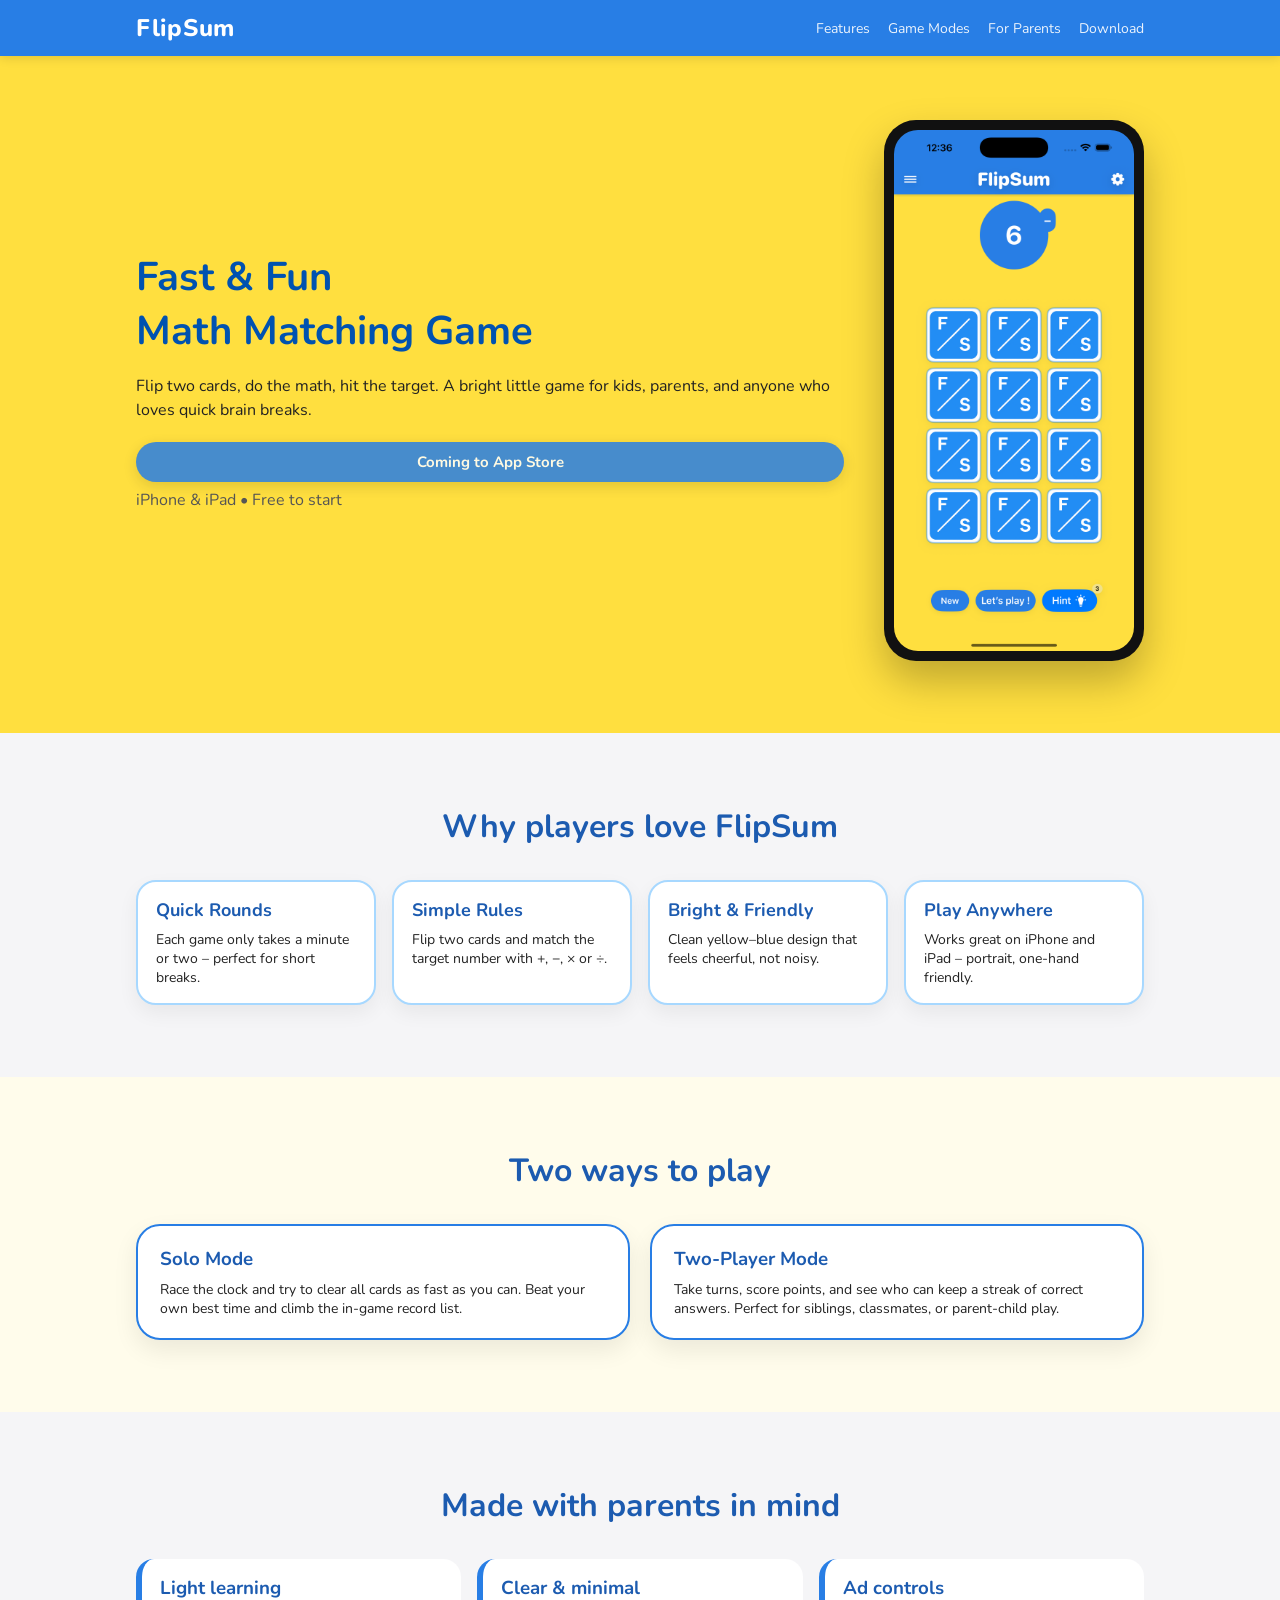
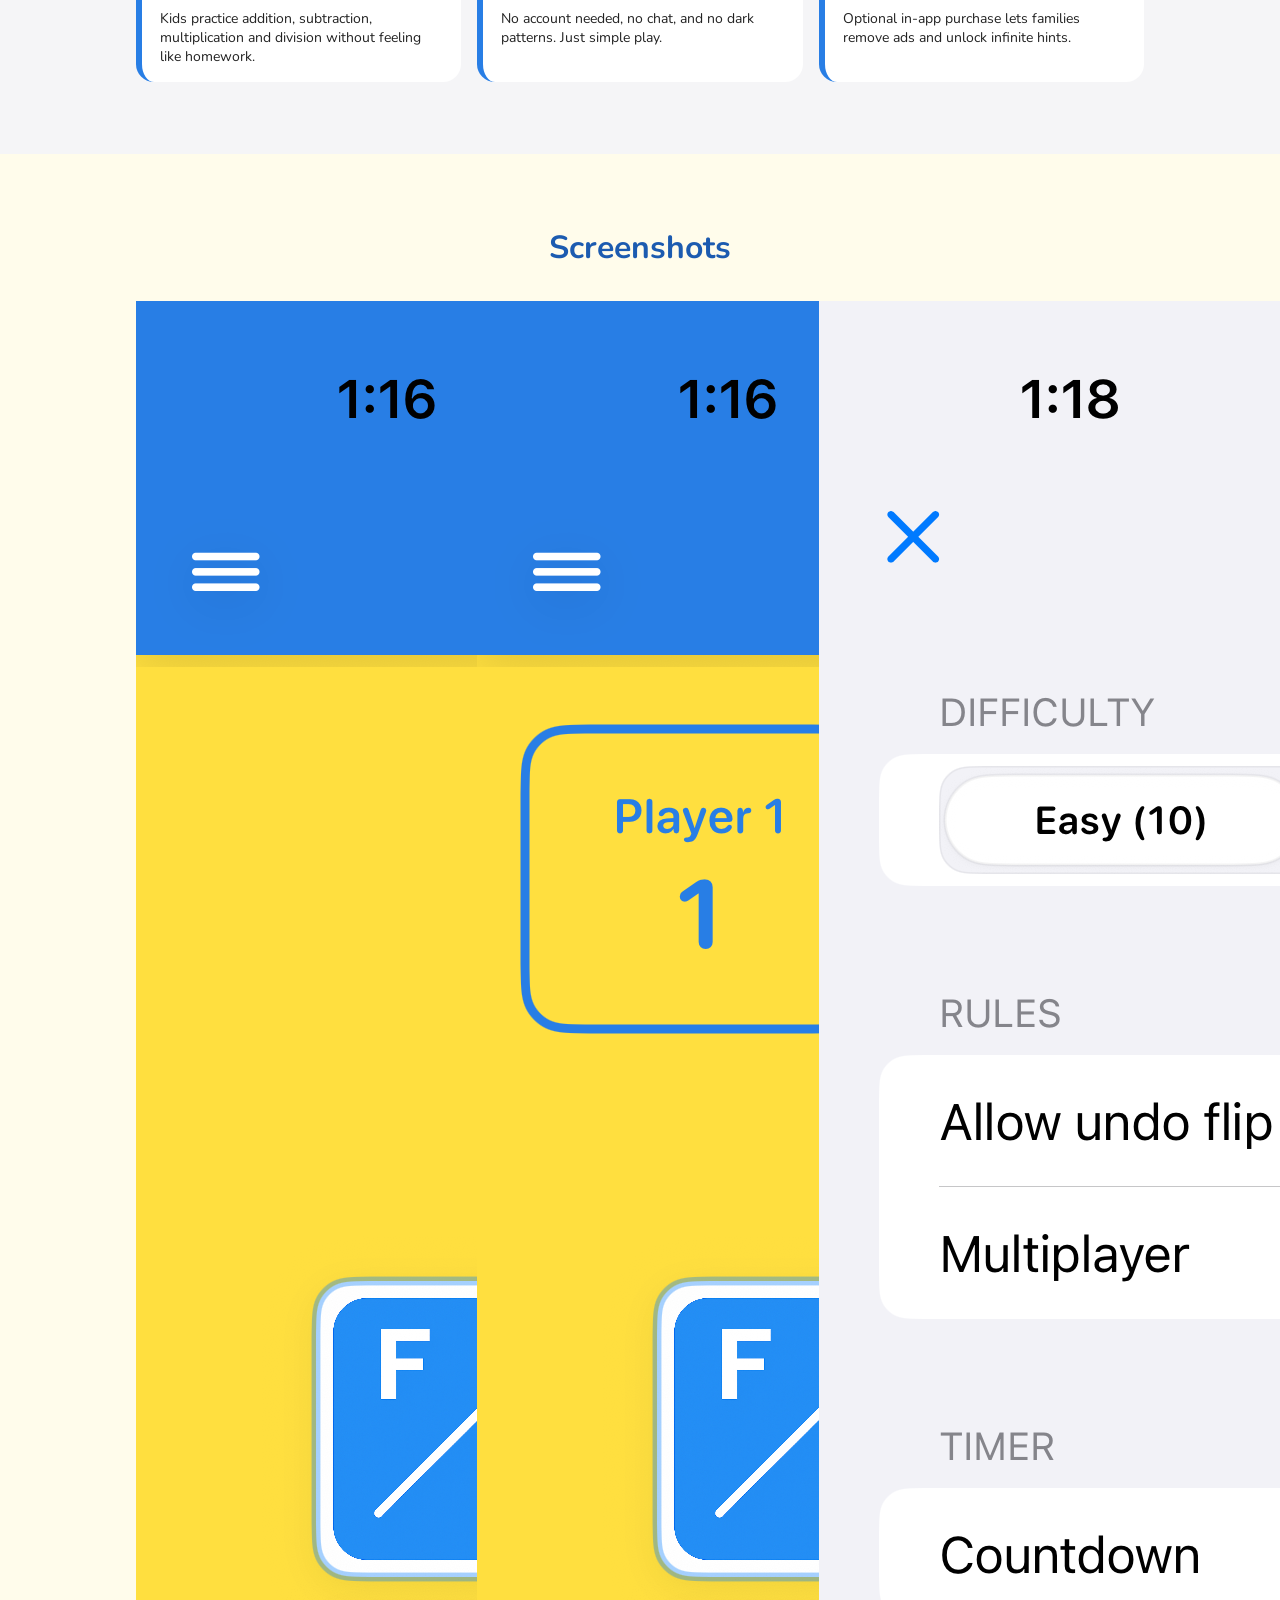
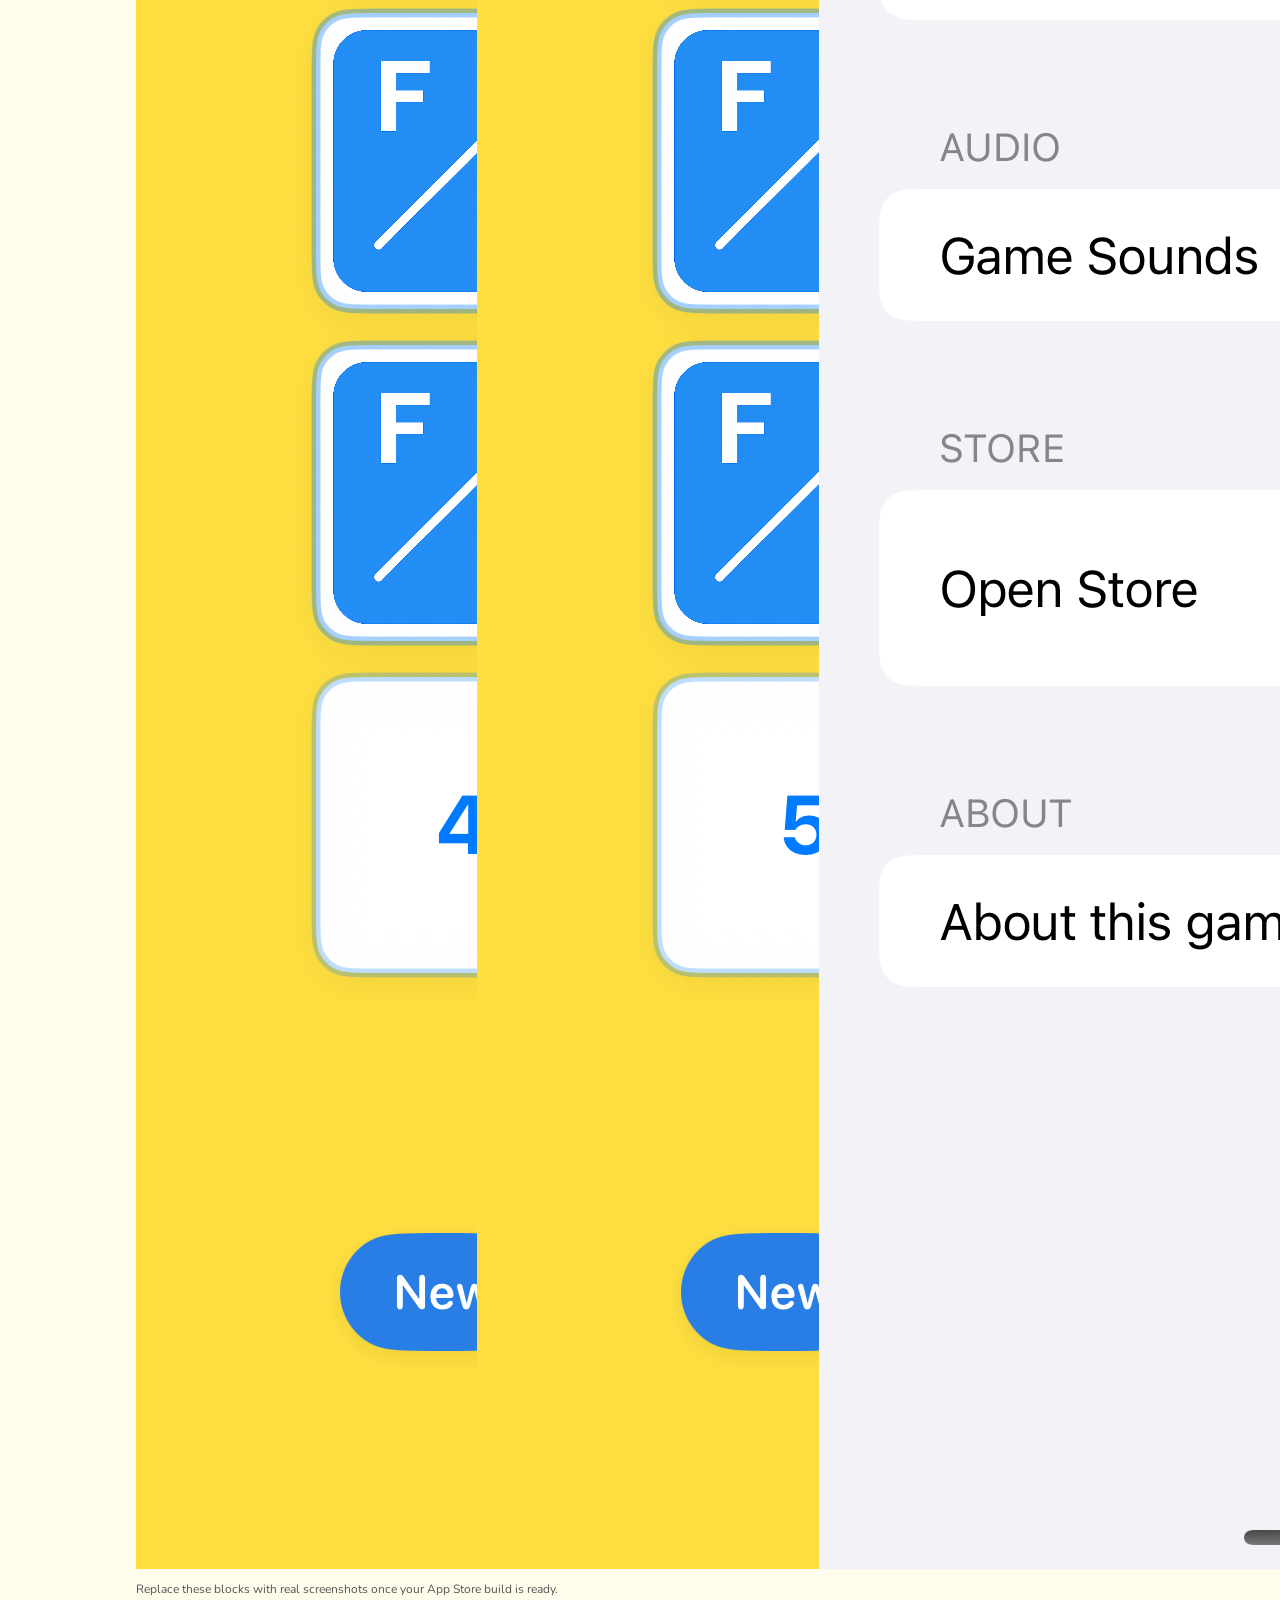
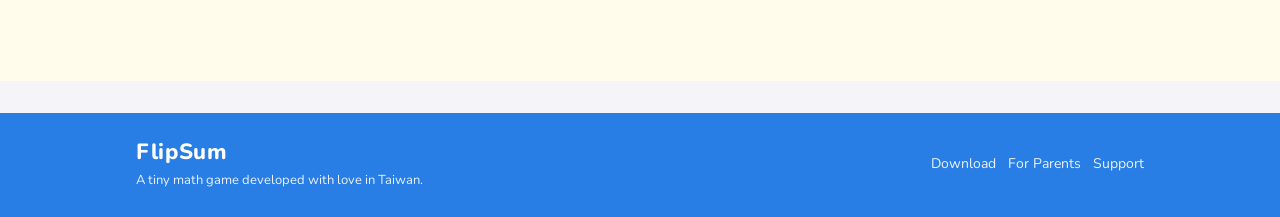
==== index.html @ 2ca4ac58 "Update index.html" ====
<!DOCTYPE html>
<html lang="en">
<head>
  <meta charset="UTF-8" />
  <title>FlipSum – Fast & Fun Math Game</title>
  <meta name="viewport" content="width=device-width, initial-scale=1.0" />
  <meta name="description"
        content="FlipSum is a bright, fast-paced math puzzle game. Match two cards to hit the target number. Play solo or challenge a friend!" />
  <link rel="icon" type="image/png" href="FlipSum.png">
  <link rel="stylesheet" href="styles.css" />
  <link rel="preconnect" href="https://fonts.googleapis.com">
  <link rel="preconnect" href="https://fonts.gstatic.com" crossorigin>
  <link href="https://fonts.googleapis.com/css2?family=Nunito:wght@600;700;800&display=swap" rel="stylesheet">
</head>
<body>
  <!-- 顶部導航 -->
  <header class="site-header">
    <div class="container header-inner">
      <div class="logo">FlipSum</div>
      <nav class="nav">
        <a href="#features">Features</a>
        <a href="#modes">Game Modes</a>
        <a href="#parents">For Parents</a>
        <a href="#download">Download</a>
      </nav>
    </div>
  </header>

  <!-- Hero 區 -->
  <section class="hero">
    <div class="container hero-inner">
      <div class="hero-text">
        <h1>Fast & Fun<br>Math Matching Game</h1>
        <p>
          Flip two cards, do the math, hit the target.  
          A bright little game for kids, parents, and anyone who loves quick brain breaks.
        </p>
        <div class="hero-ctas" id="download">
          <!-- 之後可以換成真的 App Store badge 圖片 -->
          <a class="btn-primary" href="#" aria-disabled="true">
            Coming to App Store
          </a>
          <p class="small-note">iPhone & iPad • Free to start</p>
        </div>
      </div>

      <!-- 手機截圖（之後把 src 換成你自己的圖） -->
      <div class="hero-phone">
        <div class="phone-frame">
          <img src="images/flipsum-iphone.png"
               alt="FlipSum gameplay screenshot" />
        </div>
      </div>
    </div>
  </section>

  <!-- Features 區 -->
  <section class="section" id="features">
    <div class="container">
      <h2 class="section-title">Why players love FlipSum</h2>
      <div class="features-grid">
        <div class="feature-card">
          <h3>Quick Rounds</h3>
          <p>Each game only takes a minute or two – perfect for short breaks.</p>
        </div>
        <div class="feature-card">
          <h3>Simple Rules</h3>
          <p>Flip two cards and match the target number with +, −, × or ÷.</p>
        </div>
        <div class="feature-card">
          <h3>Bright & Friendly</h3>
          <p>Clean yellow–blue design that feels cheerful, not noisy.</p>
        </div>
        <div class="feature-card">
          <h3>Play Anywhere</h3>
          <p>Works great on iPhone and iPad – portrait, one-hand friendly.</p>
        </div>
      </div>
    </div>
  </section>

  <!-- 模式區 -->
  <section class="section section-alt" id="modes">
    <div class="container">
      <h2 class="section-title">Two ways to play</h2>
      <div class="modes-grid">
        <div class="mode-card">
          <h3>Solo Mode</h3>
          <p>
            Race the clock and try to clear all cards as fast as you can.
            Beat your own best time and climb the in-game record list.
          </p>
        </div>
        <div class="mode-card">
          <h3>Two-Player Mode</h3>
          <p>
            Take turns, score points, and see who can keep a streak of correct answers.
            Perfect for siblings, classmates, or parent-child play.
          </p>
        </div>
      </div>
    </div>
  </section>

  <!-- For Parents 區 -->
  <section class="section" id="parents">
    <div class="container">
      <h2 class="section-title">Made with parents in mind</h2>
      <div class="parents-grid">
        <div class="parent-card">
          <h3>Light learning</h3>
          <p>Kids practice addition, subtraction, multiplication and division without feeling like homework.</p>
        </div>
        <div class="parent-card">
          <h3>Clear & minimal</h3>
          <p>No account needed, no chat, and no dark patterns. Just simple play.</p>
        </div>
        <div class="parent-card">
          <h3>Ad controls</h3>
          <p>Optional in-app purchase lets families remove ads and unlock infinite hints.</p>
        </div>
      </div>
    </div>
  </section>

  <!-- 截圖區（之後放多張） -->
  <section class="section section-alt">
    <div class="container">
      <h2 class="section-title">Screenshots</h2>
      <div class="screenshots-grid">
        <img src="images/solo.png" alt="FlipSum Solo Mode Screenshot" class="screenshot-img">
  <img src="images/versus.png" alt="FlipSum Two-Player Mode Screenshot" class="screenshot-img">
  <img src="images/settings.png" alt="FlipSum Settings Screenshot" class="screenshot-img">
      </div>
      <p class="small-note">
        Replace these blocks with real screenshots once your App Store build is ready.
      </p>
    </div>
  </section>

  <!-- Footer -->
  <footer class="site-footer">
    <div class="container footer-inner">
      <div>
        <div class="logo footer-logo">FlipSum</div>
        <p class="footer-text">A tiny math game developed with love in Taiwan.</p>
      </div>
      <div class="footer-links">
        <a href="#download">Download</a>
        <a href="#parents">For Parents</a>
        <a href="mailto:contact@example.com">Support</a>
      </div>
    </div>
  </footer>
</body>
</html>
---- styles.css ----
:root {
  --blue: #287EE5;
  --blue-dark: #1C5BB0;
  --blue-light: #A7D8FF;
  --yellow: #FFDF3F;
  --bg: #f5f5f7;
}

*,
*::before,
*::after {
  box-sizing: border-box;
}

body {
  margin: 0;
  font-family: "Nunito", system-ui, -apple-system, BlinkMacSystemFont, "SF Pro Text",
    "Helvetica Neue", Arial, sans-serif;
  background: var(--bg);
  color: #222;
}

/* 通用 layout */

.container {
  max-width: 1040px;
  margin: 0 auto;
  padding: 0 16px;
}

.section {
  padding: 72px 0;
}

.section-alt {
  background: #fffceb;
}

.section-title {
  text-align: center;
  font-size: clamp(26px, 3vw, 32px);
  margin: 0 0 32px;
  color: var(--blue-dark);
}

/* Header */

.site-header {
  position: sticky;
  top: 0;
  z-index: 20;
  background: var(--blue);
  color: #fff;
  box-shadow: 0 2px 10px rgba(0,0,0,0.12);
}

.header-inner {
  display: flex;
  align-items: center;
  justify-content: space-between;
  padding: 12px 16px;
}

.logo {
  font-weight: 800;
  letter-spacing: 0.03em;
  font-size: 24px;
}

.nav {
  display: flex;
  gap: 18px;
  font-size: 14px;
}

.nav a {
  color: #fff;
  text-decoration: none;
  opacity: 0.9;
}

.nav a:hover {
  opacity: 1;
}

/* Hero */

.hero {
  background: var(--yellow);
  padding: 64px 0 72px;
}

.hero-inner {
  display: flex;
  align-items: center;
  gap: 40px;
  flex-wrap: wrap;
}

.hero-text {
  flex: 1 1 260px;
}

.hero-text h1 {
  font-size: clamp(32px, 4vw, 40px);
  margin: 0 0 16px;
  color: #0052b0;
}

.hero-text p {
  margin: 0 0 20px;
  font-size: 16px;
  line-height: 1.5;
}

.hero-ctas {
  display: flex;
  flex-direction: column;
  gap: 6px;
}

.btn-primary {
  display: inline-flex;
  align-items: center;
  justify-content: center;
  padding: 10px 20px;
  border-radius: 999px;
  background: var(--blue);
  color: #fff;
  text-decoration: none;
  font-weight: 700;
  font-size: 15px;
  box-shadow: 0 4px 14px rgba(0,0,0,0.14);
}

.btn-primary[aria-disabled="true"] {
  opacity: 0.85;
}

.small-note {
  font-size: 12px;
  color: #555;
}

.hero-phone {
  flex: 0 0 260px;
  display: flex;
  justify-content: center;
}

.phone-frame {
  background: #111;
  border-radius: 32px;
  padding: 10px;
  box-shadow: 0 20px 40px rgba(0,0,0,0.25);
  max-width: 260px;
}

.phone-frame img {
  display: block;
  width: 100%;
  border-radius: 24px;
}

/* Features */

.features-grid {
  display: grid;
  grid-template-columns: repeat(auto-fit, minmax(220px, 1fr));
  gap: 16px;
}

.feature-card {
  background: #fff;
  border-radius: 20px;
  padding: 16px 18px;
  box-shadow: 0 8px 20px rgba(0,0,0,0.06);
  border: 2px solid var(--blue-light);
}

.feature-card h3 {
  margin-top: 0;
  margin-bottom: 8px;
  color: var(--blue-dark);
  font-size: 18px;
}

.feature-card p {
  margin: 0;
  font-size: 14px;
}

/* Modes */

.modes-grid {
  display: grid;
  grid-template-columns: repeat(auto-fit, minmax(260px, 1fr));
  gap: 20px;
}

.mode-card {
  background: #fff;
  border-radius: 24px;
  padding: 20px 22px;
  border: 2px solid var(--blue);
  box-shadow: 0 10px 24px rgba(0,0,0,0.08);
}

.mode-card h3 {
  margin: 0 0 8px;
  color: var(--blue-dark);
}

.mode-card p {
  margin: 0;
  font-size: 14px;
}

/* Parents */

.parents-grid {
  display: grid;
  grid-template-columns: repeat(auto-fit, minmax(230px, 1fr));
  gap: 16px;
}

.parent-card {
  background: #fff;
  border-radius: 18px;
  padding: 16px 18px;
  border-left: 6px solid var(--blue);
}

.parent-card h3 {
  margin: 0 0 8px;
  color: var(--blue-dark);
}

.parent-card p {
  margin: 0;
  font-size: 14px;
}

/* Screenshots */

.screenshots-grid {
  display: grid;
  grid-template-columns: repeat(auto-fit, minmax(200px, 1fr));
  gap: 16px;
}

.screenshot-placeholder {
  border-radius: 20px;
  padding: 40px 16px;
  text-align: center;
  font-size: 14px;
  color: #555;
  background: linear-gradient(135deg, var(--blue-light), #ffffff);
  border: 2px dashed rgba(0,0,0,0.18);
}

/* Footer */

.site-footer {
  background: var(--blue);
  color: #fff;
  padding: 24px 0 28px;
  margin-top: 32px;
}

.footer-inner {
  display: flex;
  flex-wrap: wrap;
  justify-content: space-between;
  gap: 16px;
  align-items: center;
}

.footer-logo {
  font-size: 22px;
}

.footer-text {
  margin: 4px 0 0;
  font-size: 13px;
  opacity: 0.9;
}

.footer-links {
  display: flex;
  flex-wrap: wrap;
  gap: 12px;
  font-size: 14px;
}

.footer-links a {
  color: #fff;
  text-decoration: none;
  opacity: 0.9;
}

.footer-links a:hover {
  opacity: 1;
}

/* RWD */

@media (max-width: 720px) {
  .nav {
    display: none; /* 先簡化：手機直接隱藏上方導覽 */
  }

  .hero {
    text-align: center;
  }

  .hero-inner {
    flex-direction: column;
  }

  .hero-text {
    order: 1;
  }

  .hero-phone {
    order: 0;
  }
}
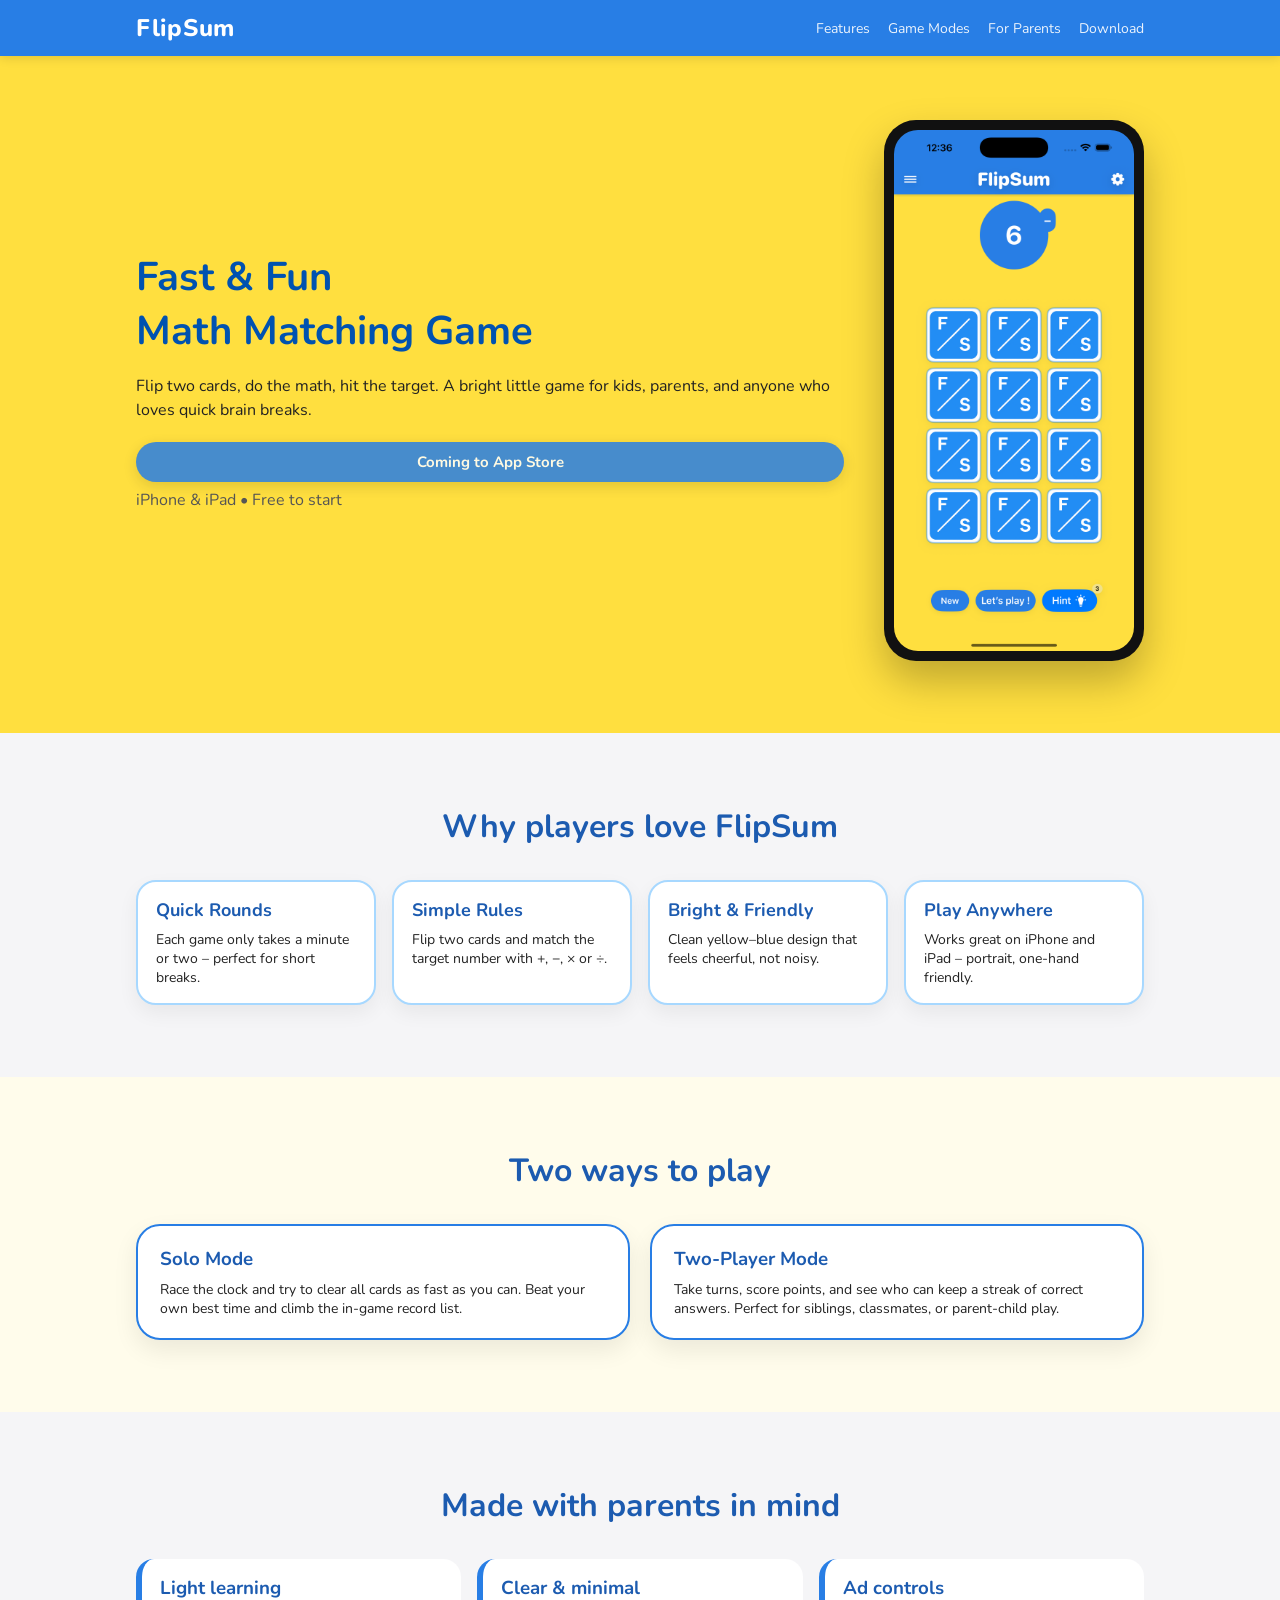
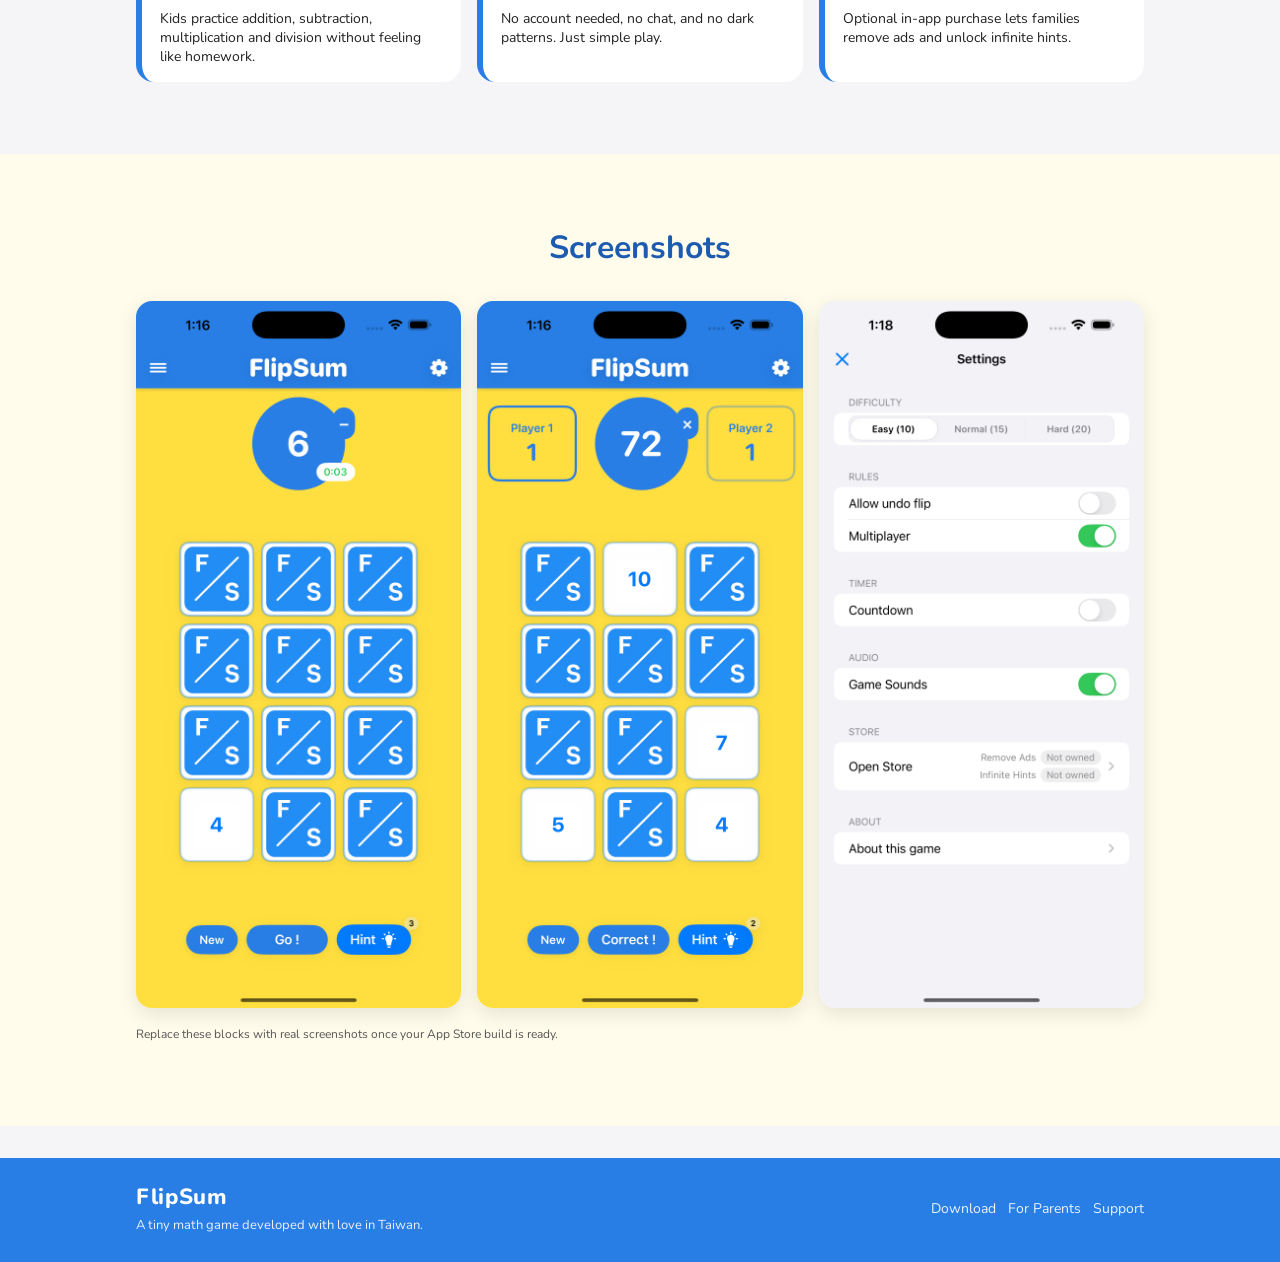
==== commit 62203c9f: "Update index.html" ====
--- a/index.html
+++ b/index.html
@@ -127,11 +127,31 @@
   <section class="section section-alt">
     <div class="container">
       <h2 class="section-title">Screenshots</h2>
-      <div class="screenshots-grid">
-        <img src="images/solo.png" alt="FlipSum Solo Mode Screenshot" class="screenshot-img">
-  <img src="images/versus.png" alt="FlipSum Two-Player Mode Screenshot" class="screenshot-img">
-  <img src="images/settings.png" alt="FlipSum Settings Screenshot" class="screenshot-img">
-      </div>
+     <div class="screenshots-grid">
+  <div class="screenshot-item">
+    <div class="screenshot-frame">
+      <img src="images/solo.png"
+           alt="FlipSum Solo Mode Screenshot"
+           class="screenshot-img">
+    </div>
+  </div>
+
+  <div class="screenshot-item">
+    <div class="screenshot-frame">
+      <img src="images/versus.png"
+           alt="FlipSum Two-player Mode Screenshot"
+           class="screenshot-img">
+    </div>
+  </div>
+
+  <div class="screenshot-item">
+    <div class="screenshot-frame">
+      <img src="images/settings.png"
+           alt="FlipSum Settings Screenshot"
+           class="screenshot-img">
+    </div>
+  </div>
+</div>
       <p class="small-note">
         Replace these blocks with real screenshots once your App Store build is ready.
       </p>
--- a/styles.css
+++ b/styles.css
@@ -303,6 +303,12 @@
   opacity: 1;
 }
 
+.screenshot-img {
+  width: 100%;
+  border-radius: 16px;
+  box-shadow: 0 6px 20px rgba(0,0,0,0.1);
+}
+
 /* RWD */
 
 @media (max-width: 720px) {
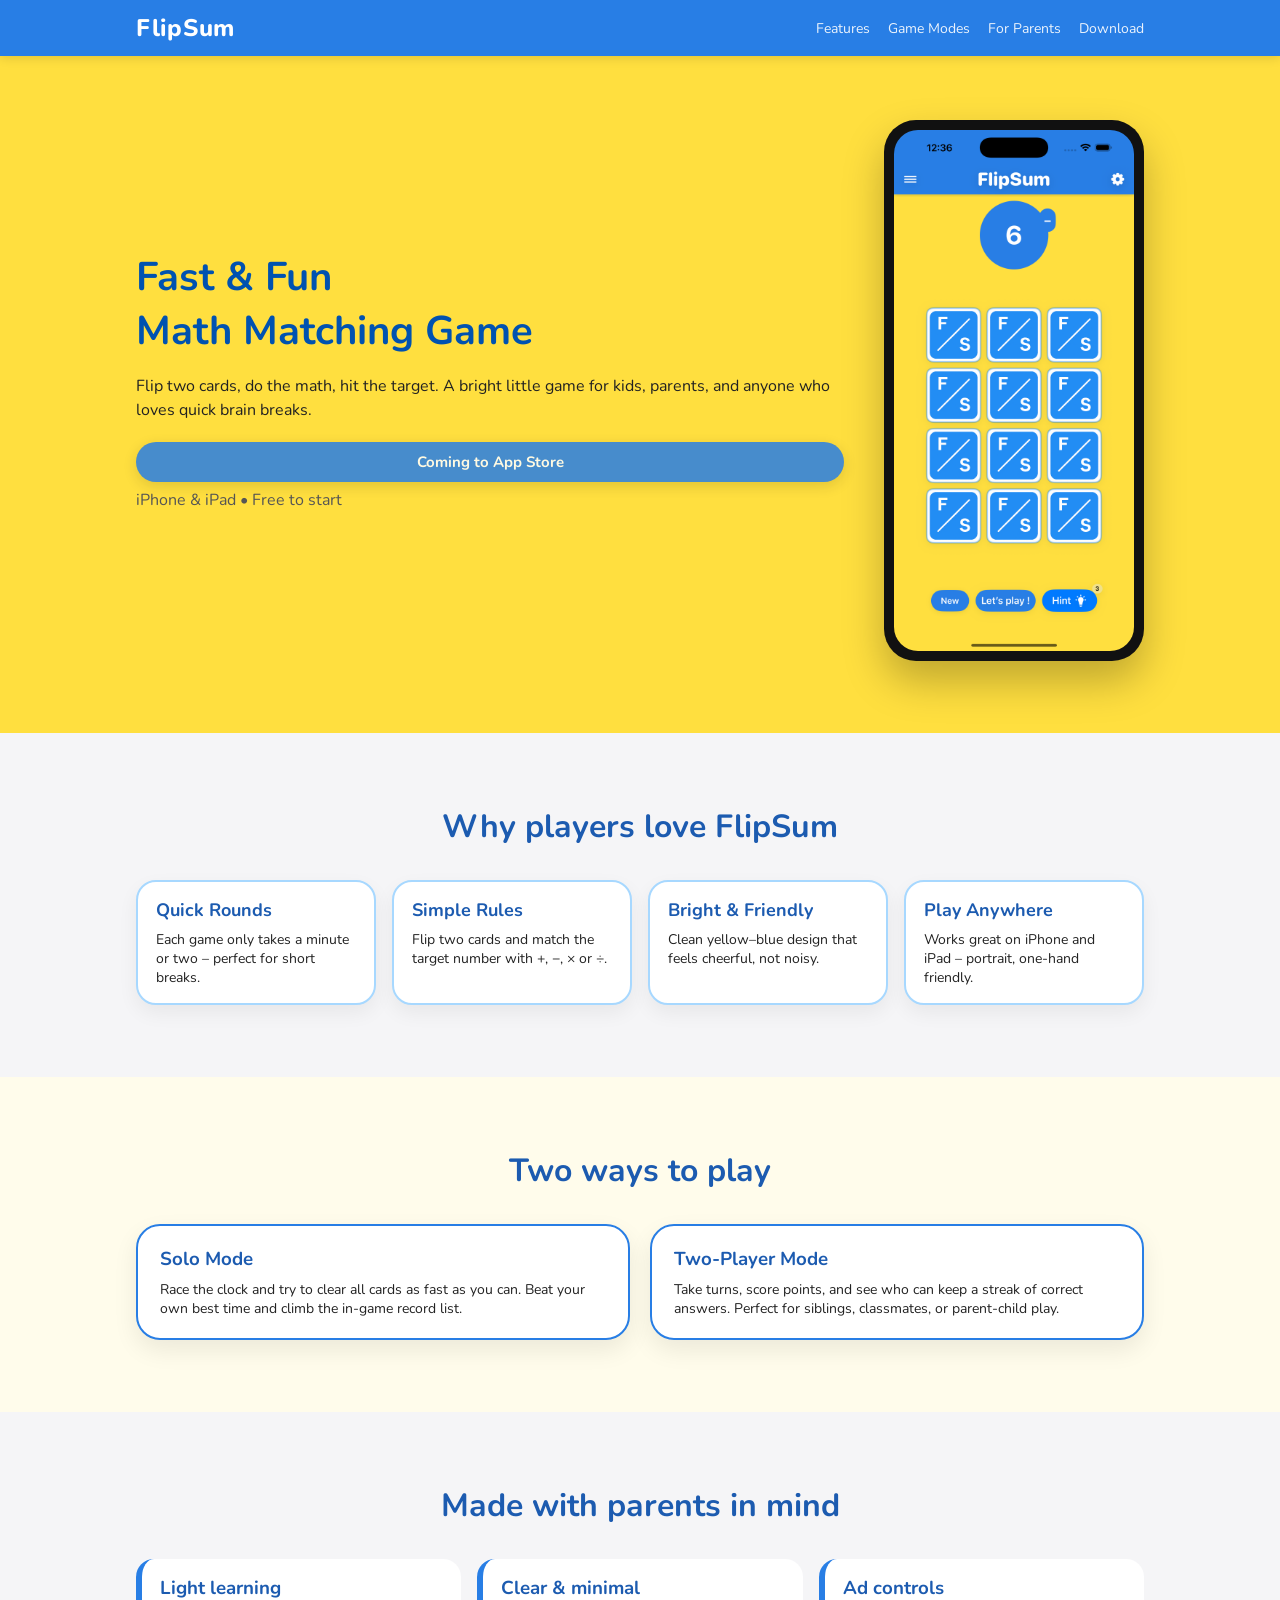
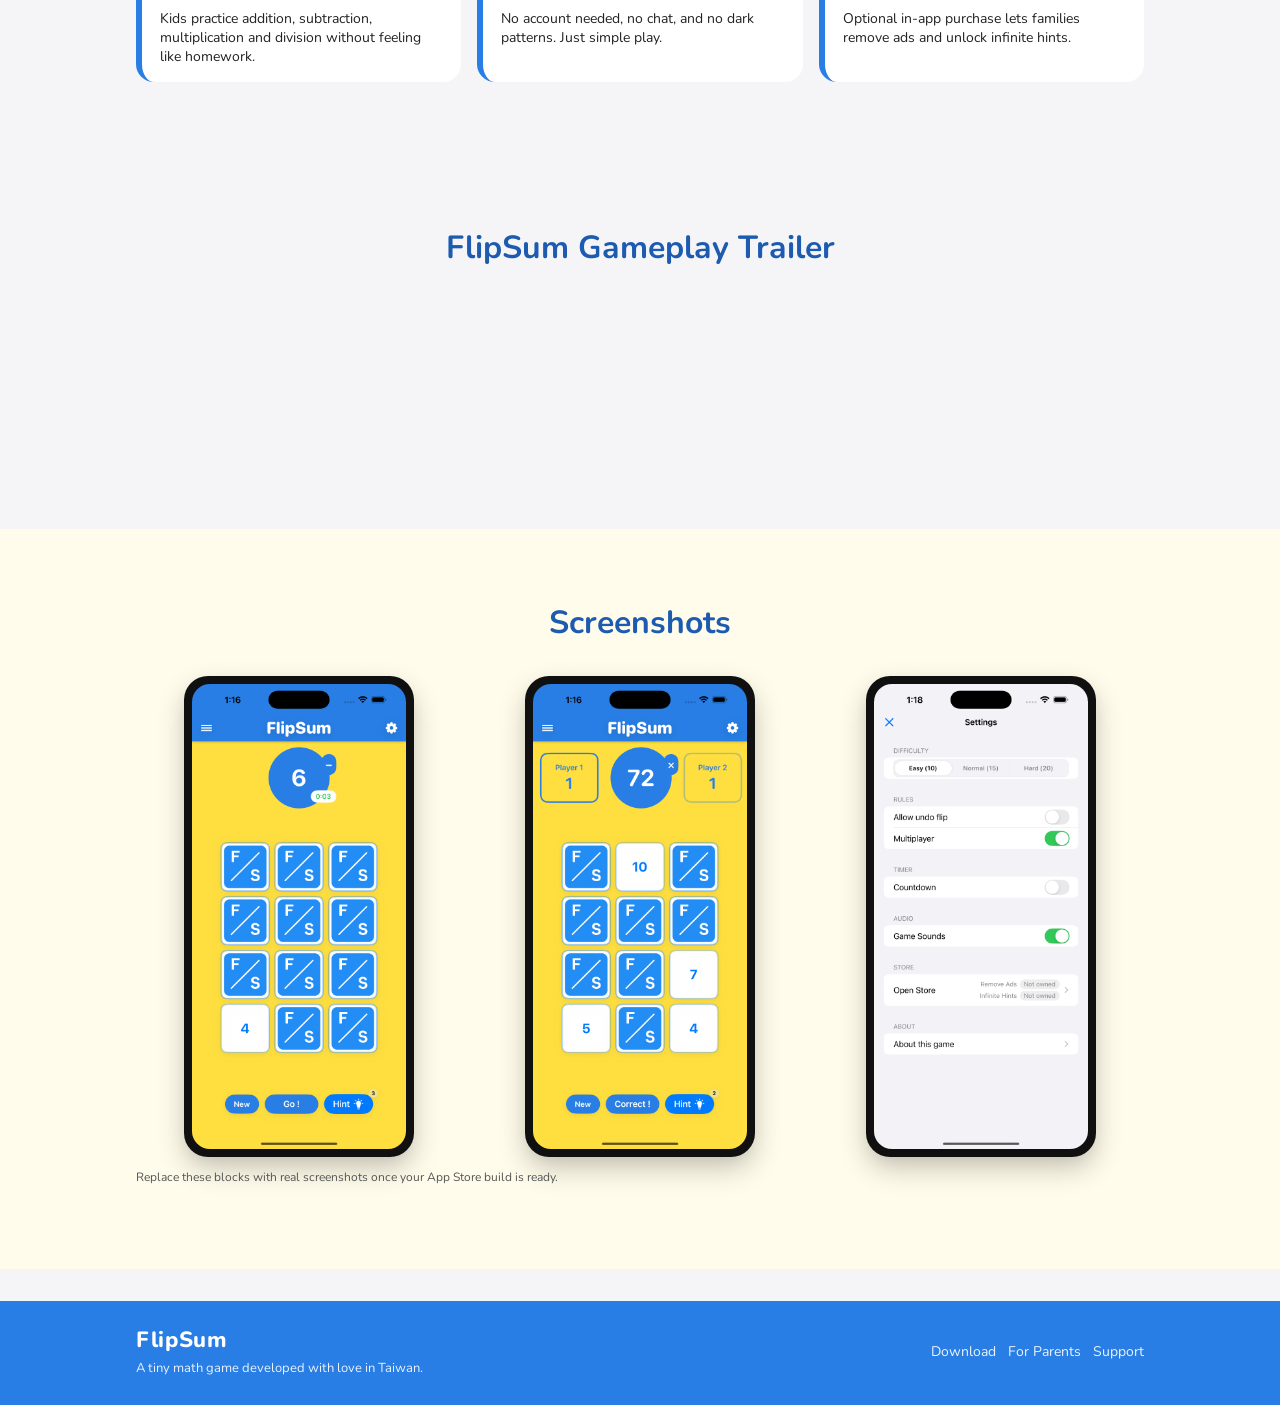
==== commit 4c359b82: "Update index.html" ====
--- a/index.html
+++ b/index.html
@@ -122,6 +122,20 @@
       </div>
     </div>
   </section>
+  
+  <section class="section" id="trailer">
+  <div class="container">
+    <h2 class="section-title">FlipSum Gameplay Trailer</h2>
+
+    <div class="video-wrapper">
+      <video class="promo-video" autoplay muted loop playsinline>
+        <source src="images/flipsum-trailer.mp4" type="video/mp4">
+        Your browser does not support the video tag.
+      </video>
+    </div>
+
+  </div>
+</section>
 
   <!-- 截圖區（之後放多張） -->
   <section class="section section-alt">
--- a/styles.css
+++ b/styles.css
@@ -249,6 +249,30 @@
   gap: 16px;
 }
 
+/* 新截圖版型：每張圖都有自己的容器與手機框 */
+.screenshot-item {
+  display: flex;
+  justify-content: center;
+}
+
+.screenshot-frame {
+  background: #111;
+  border-radius: 24px;
+  padding: 8px;
+  max-width: 230px;     /* 控制最大寬度，避免跑版 */
+  width: 100%;
+  box-shadow: 0 12px 28px rgba(0,0,0,0.2);
+}
+
+.screenshot-img {
+  display: block;
+  width: 100%;
+  height: auto;
+  border-radius: 18px;
+  box-shadow: 0 6px 20px rgba(0,0,0,0.1);
+}
+
+/* 保留占位樣式（若之後還想用文字框就用這個） */
 .screenshot-placeholder {
   border-radius: 20px;
   padding: 40px 16px;
@@ -303,12 +327,6 @@
   opacity: 1;
 }
 
-.screenshot-img {
-  width: 100%;
-  border-radius: 16px;
-  box-shadow: 0 6px 20px rgba(0,0,0,0.1);
-}
-
 /* RWD */
 
 @media (max-width: 720px) {
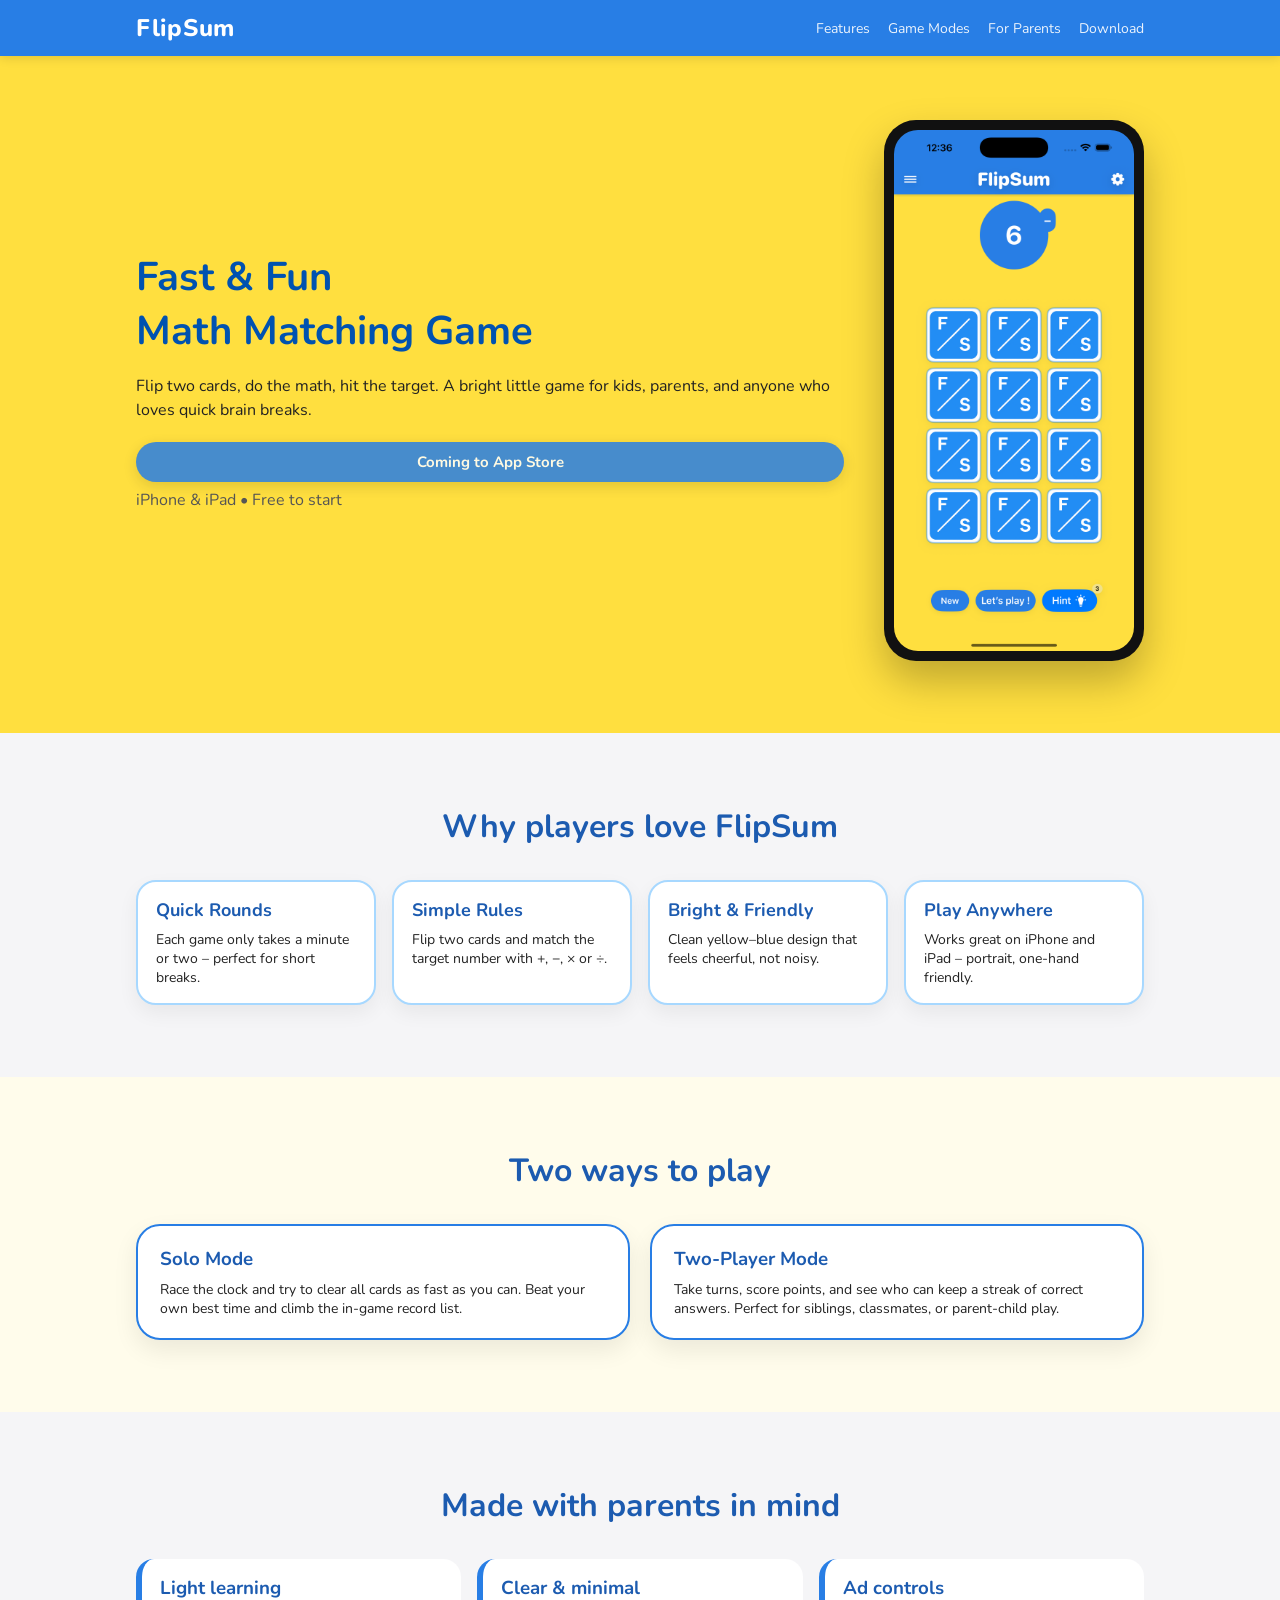
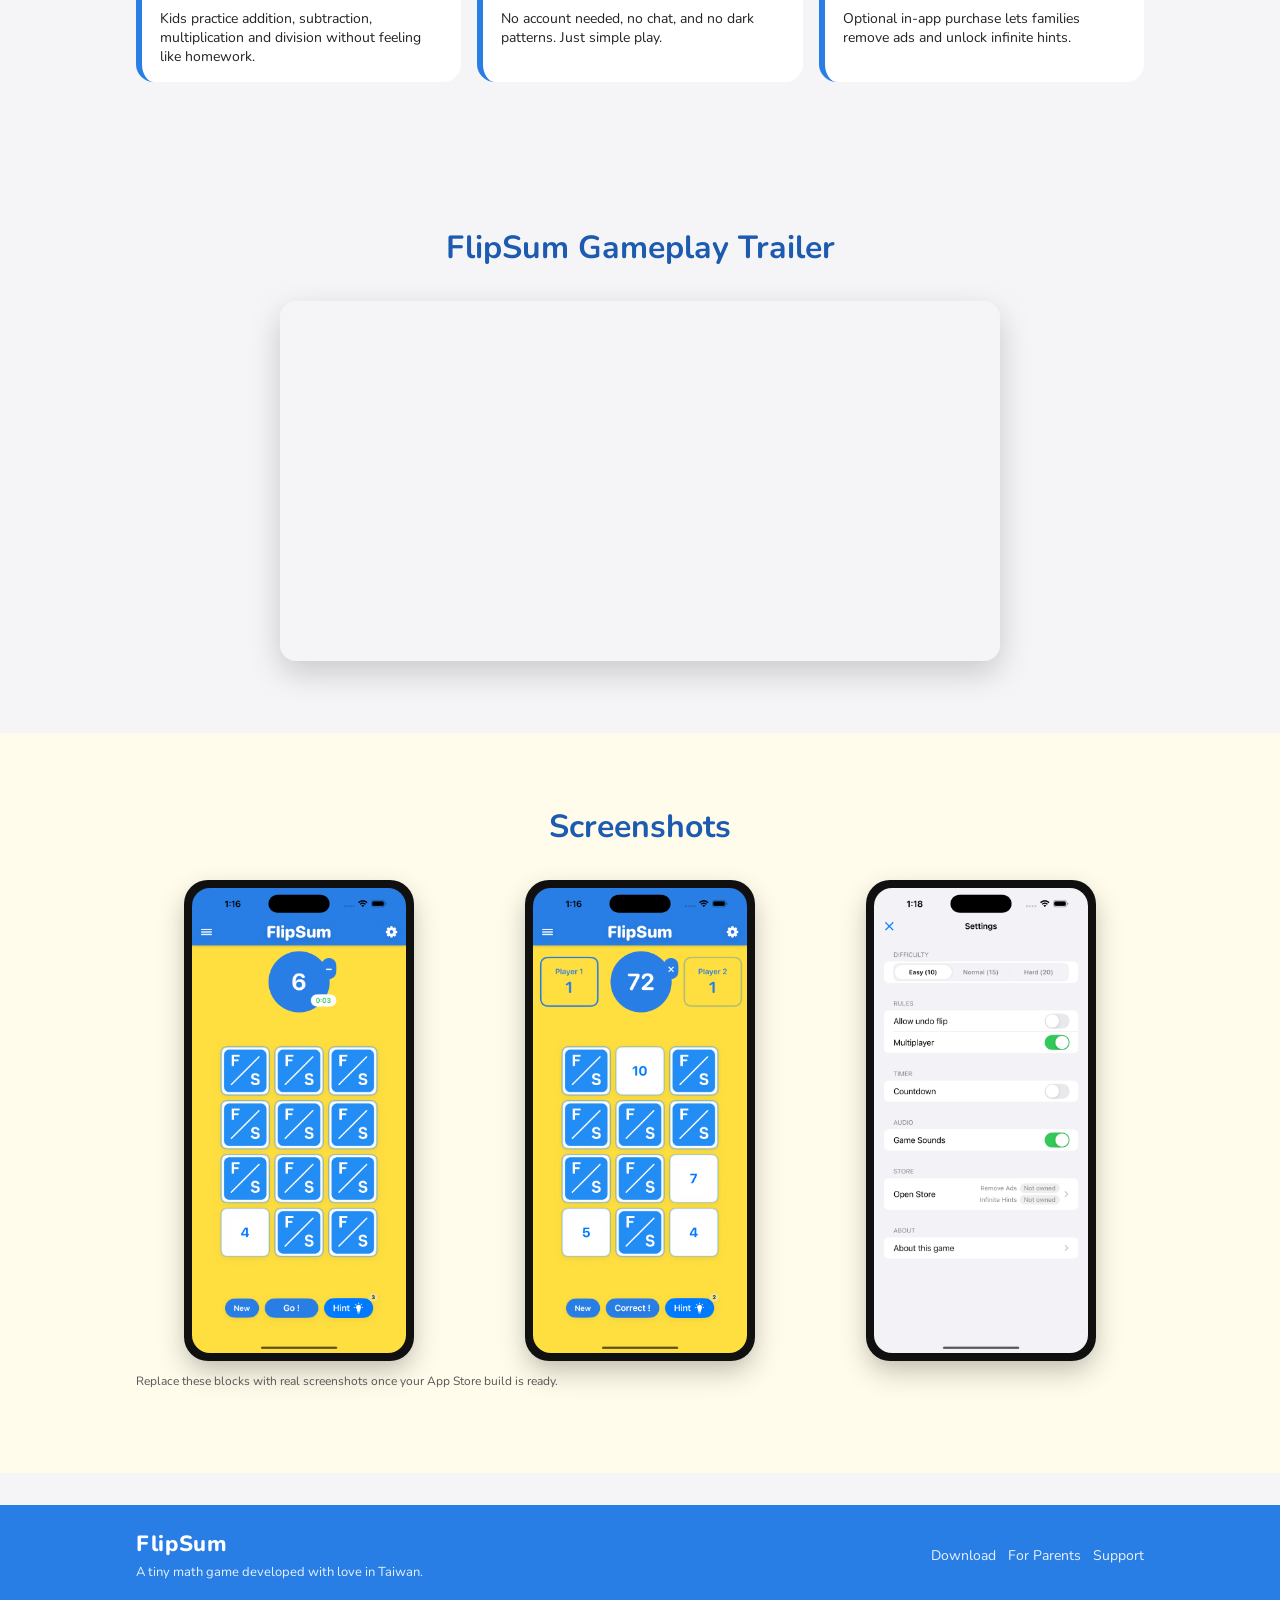
==== commit aaaf2551: "Update index.html" ====
--- a/index.html
+++ b/index.html
@@ -129,7 +129,7 @@
 
     <div class="video-wrapper">
       <video class="promo-video" autoplay muted loop playsinline>
-        <source src="images/flipsum-trailer.mp4" type="video/mp4">
+        <source src="images/FlipSum.mp4" type="video/mp4">
         Your browser does not support the video tag.
       </video>
     </div>
--- a/styles.css
+++ b/styles.css
@@ -350,3 +350,17 @@
     order: 0;
   }
 }
+
+/* Video Section */
+.video-wrapper {
+  display: flex;
+  justify-content: center;
+  margin: 0 auto;
+  max-width: 720px;      /* 控制最大寬度，不會爆掉 */
+}
+
+.promo-video {
+  width: 100%;
+  border-radius: 16px;
+  box-shadow: 0 12px 32px rgba(0, 0, 0, 0.18);
+}
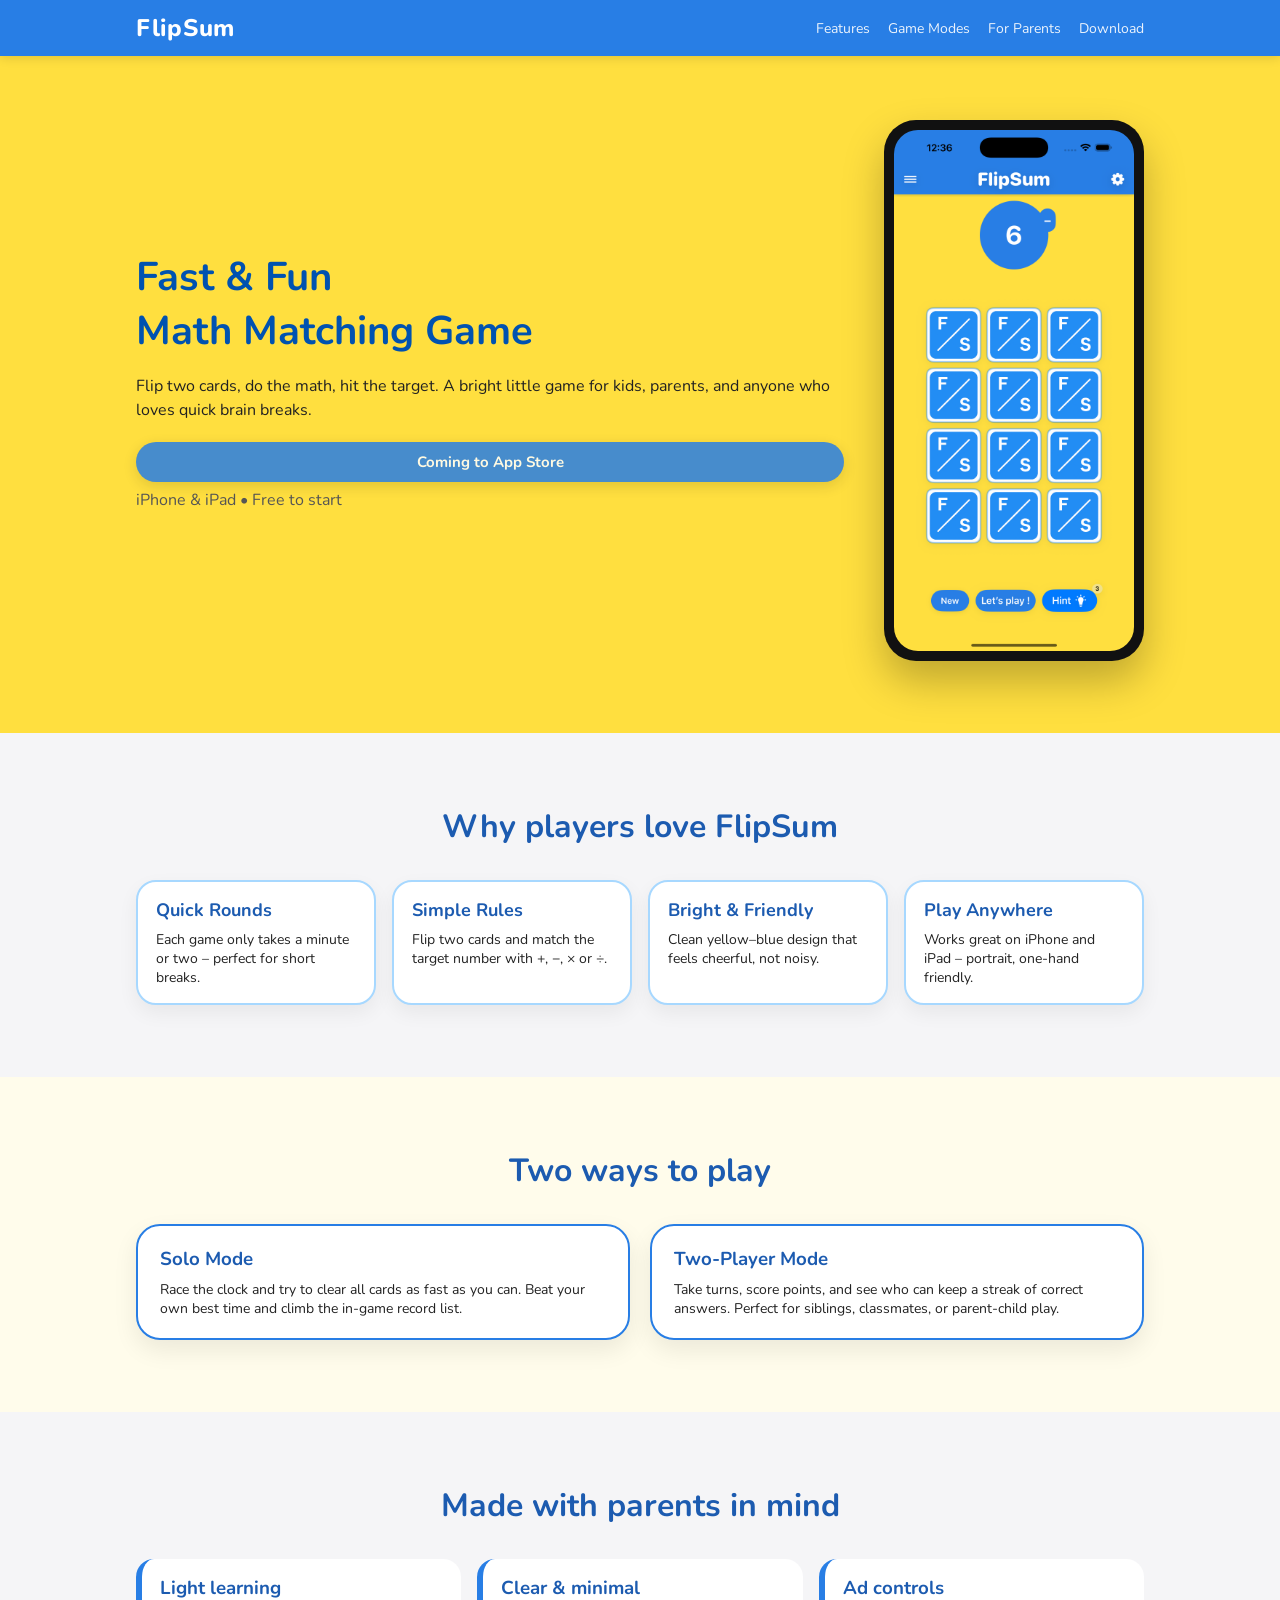
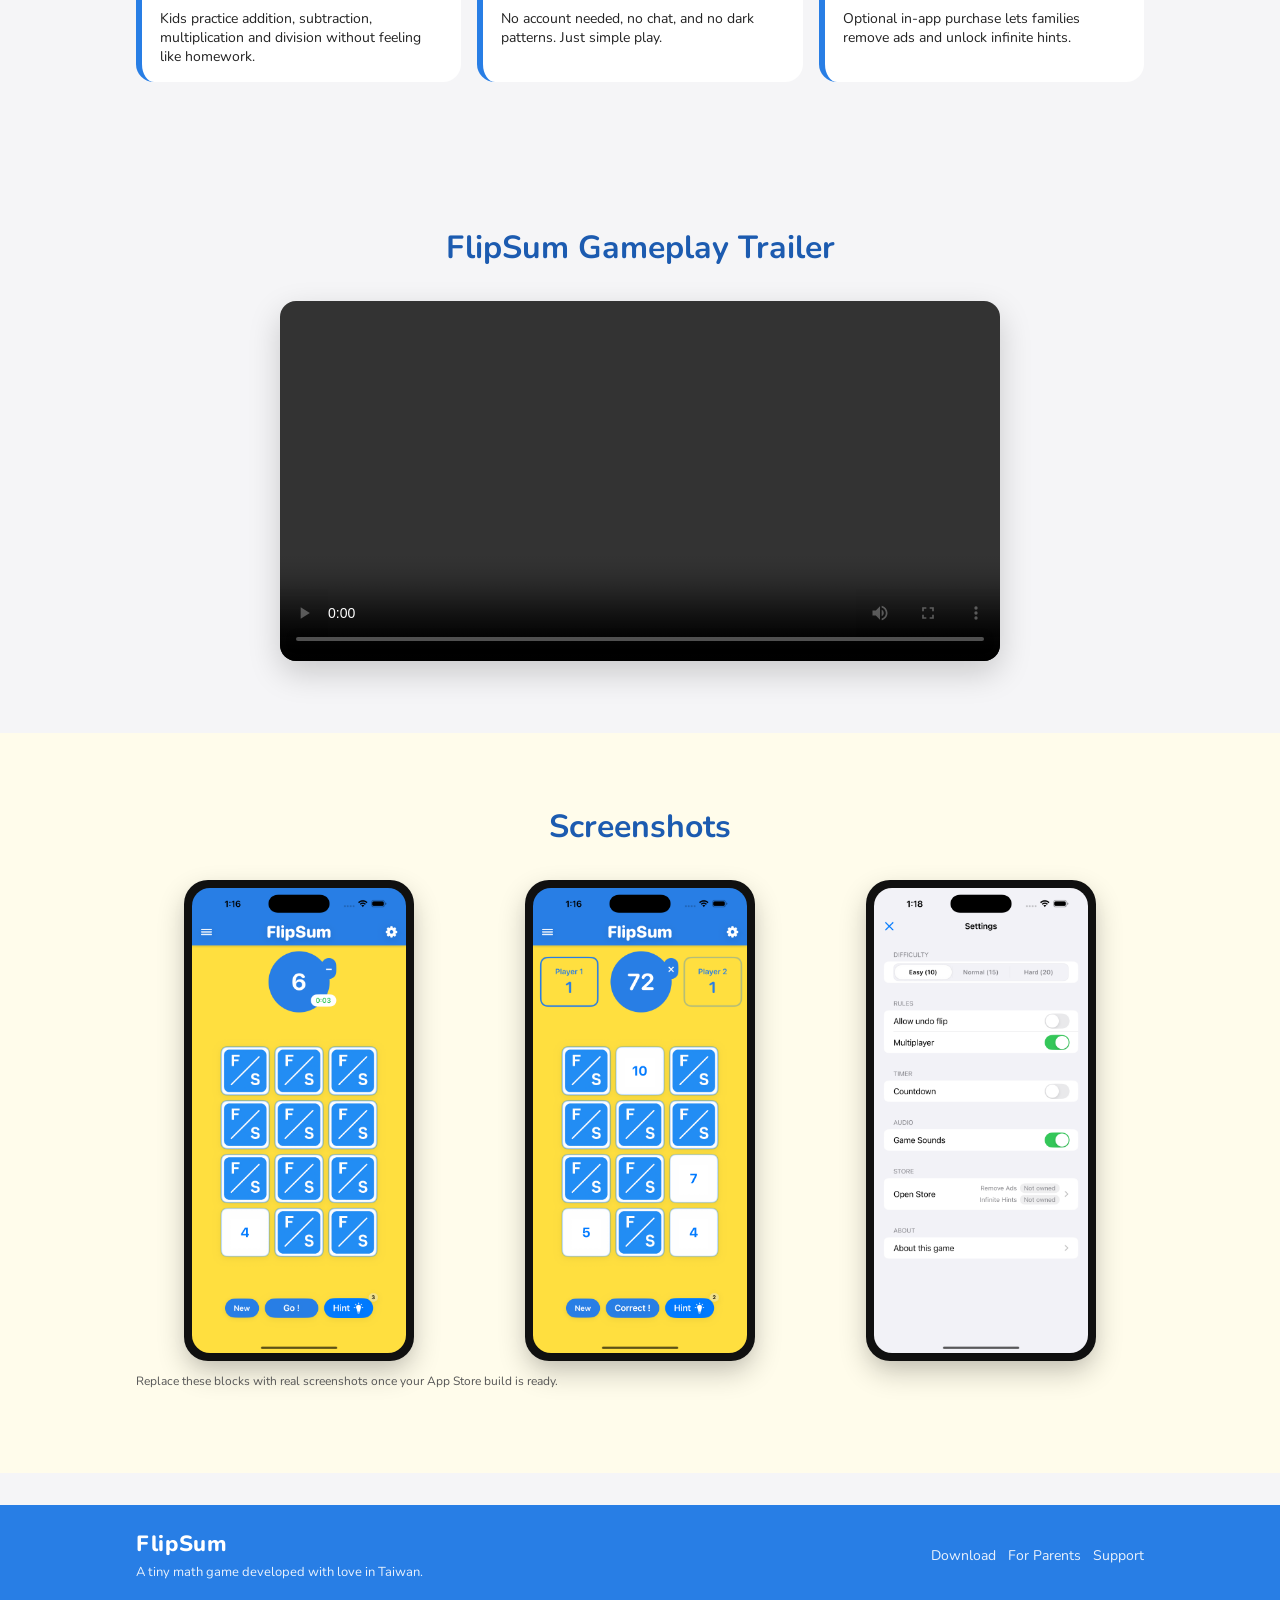
==== commit 440ba096: "Update index.html" ====
--- a/index.html
+++ b/index.html
@@ -128,7 +128,7 @@
     <h2 class="section-title">FlipSum Gameplay Trailer</h2>
 
     <div class="video-wrapper">
-      <video class="promo-video" autoplay muted loop playsinline>
+      <video class="promo-video" controls playsinline>
         <source src="images/FlipSum.mp4" type="video/mp4">
         Your browser does not support the video tag.
       </video>
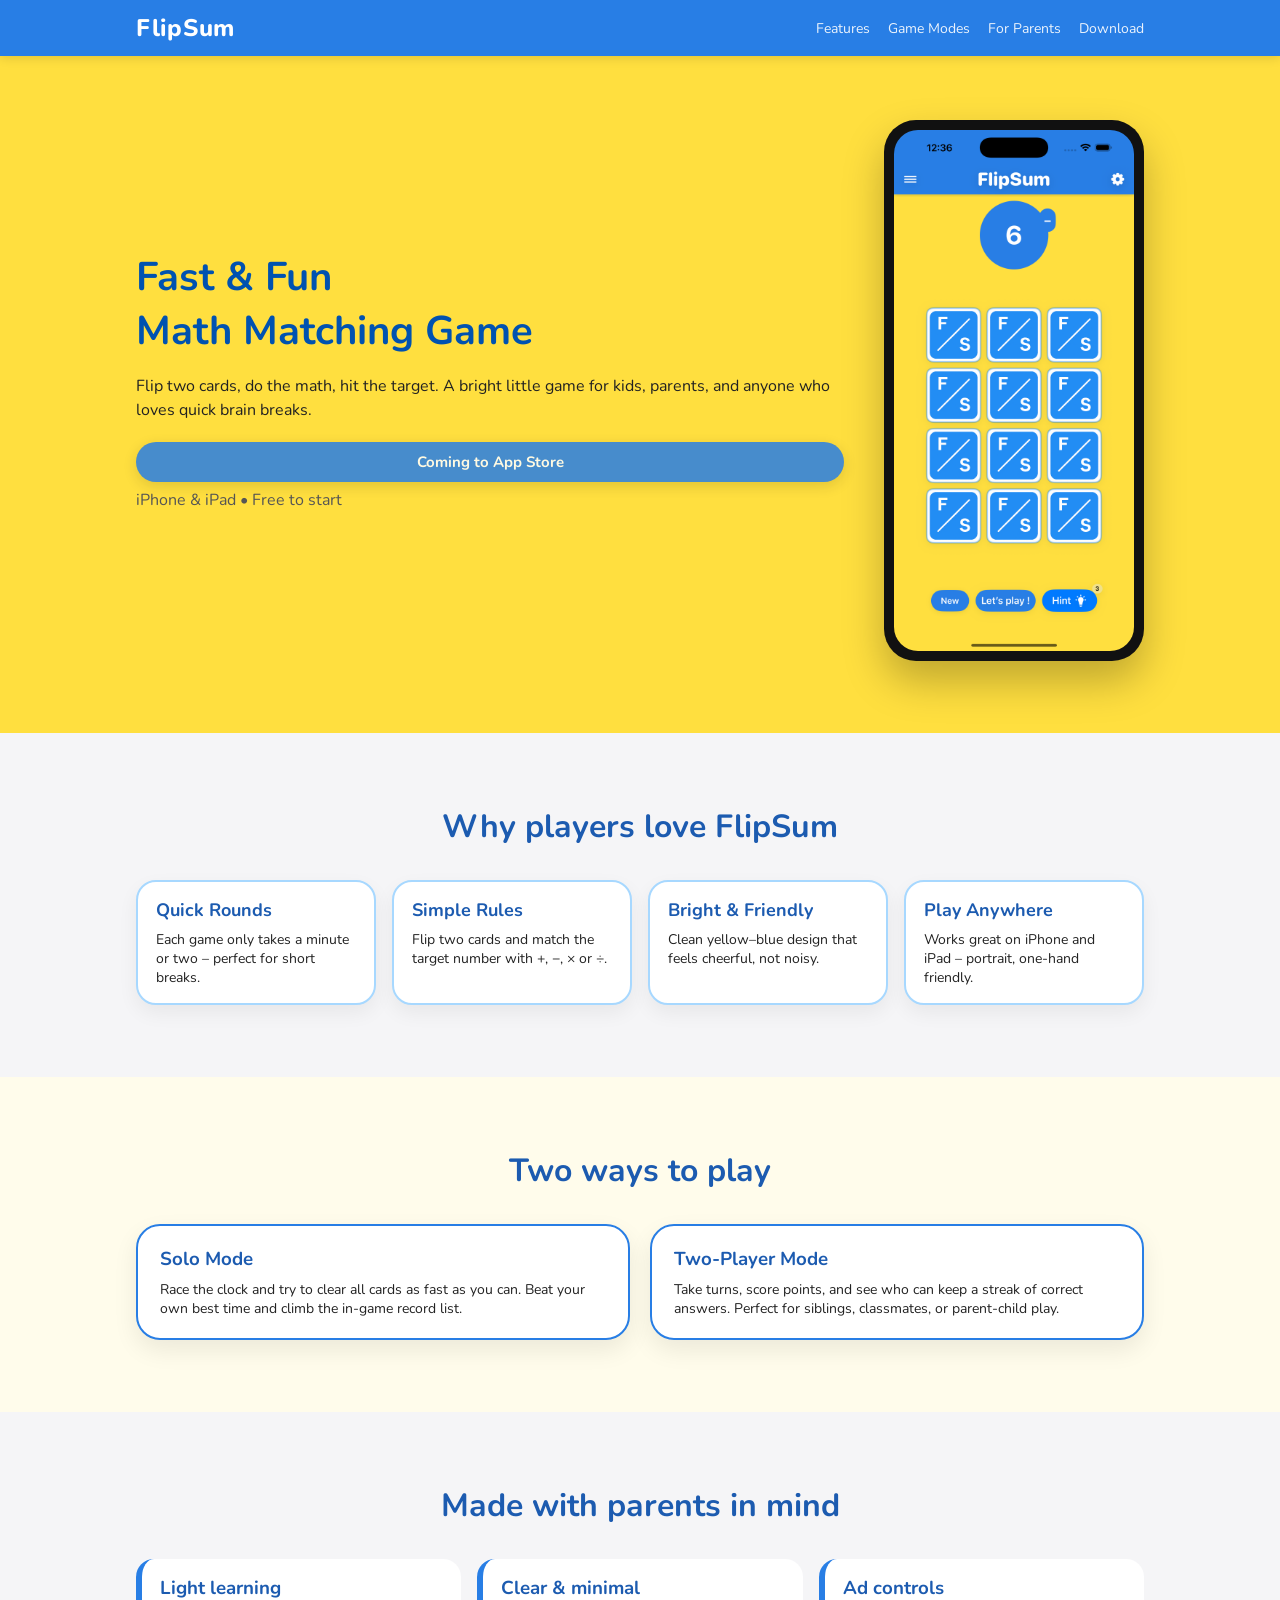
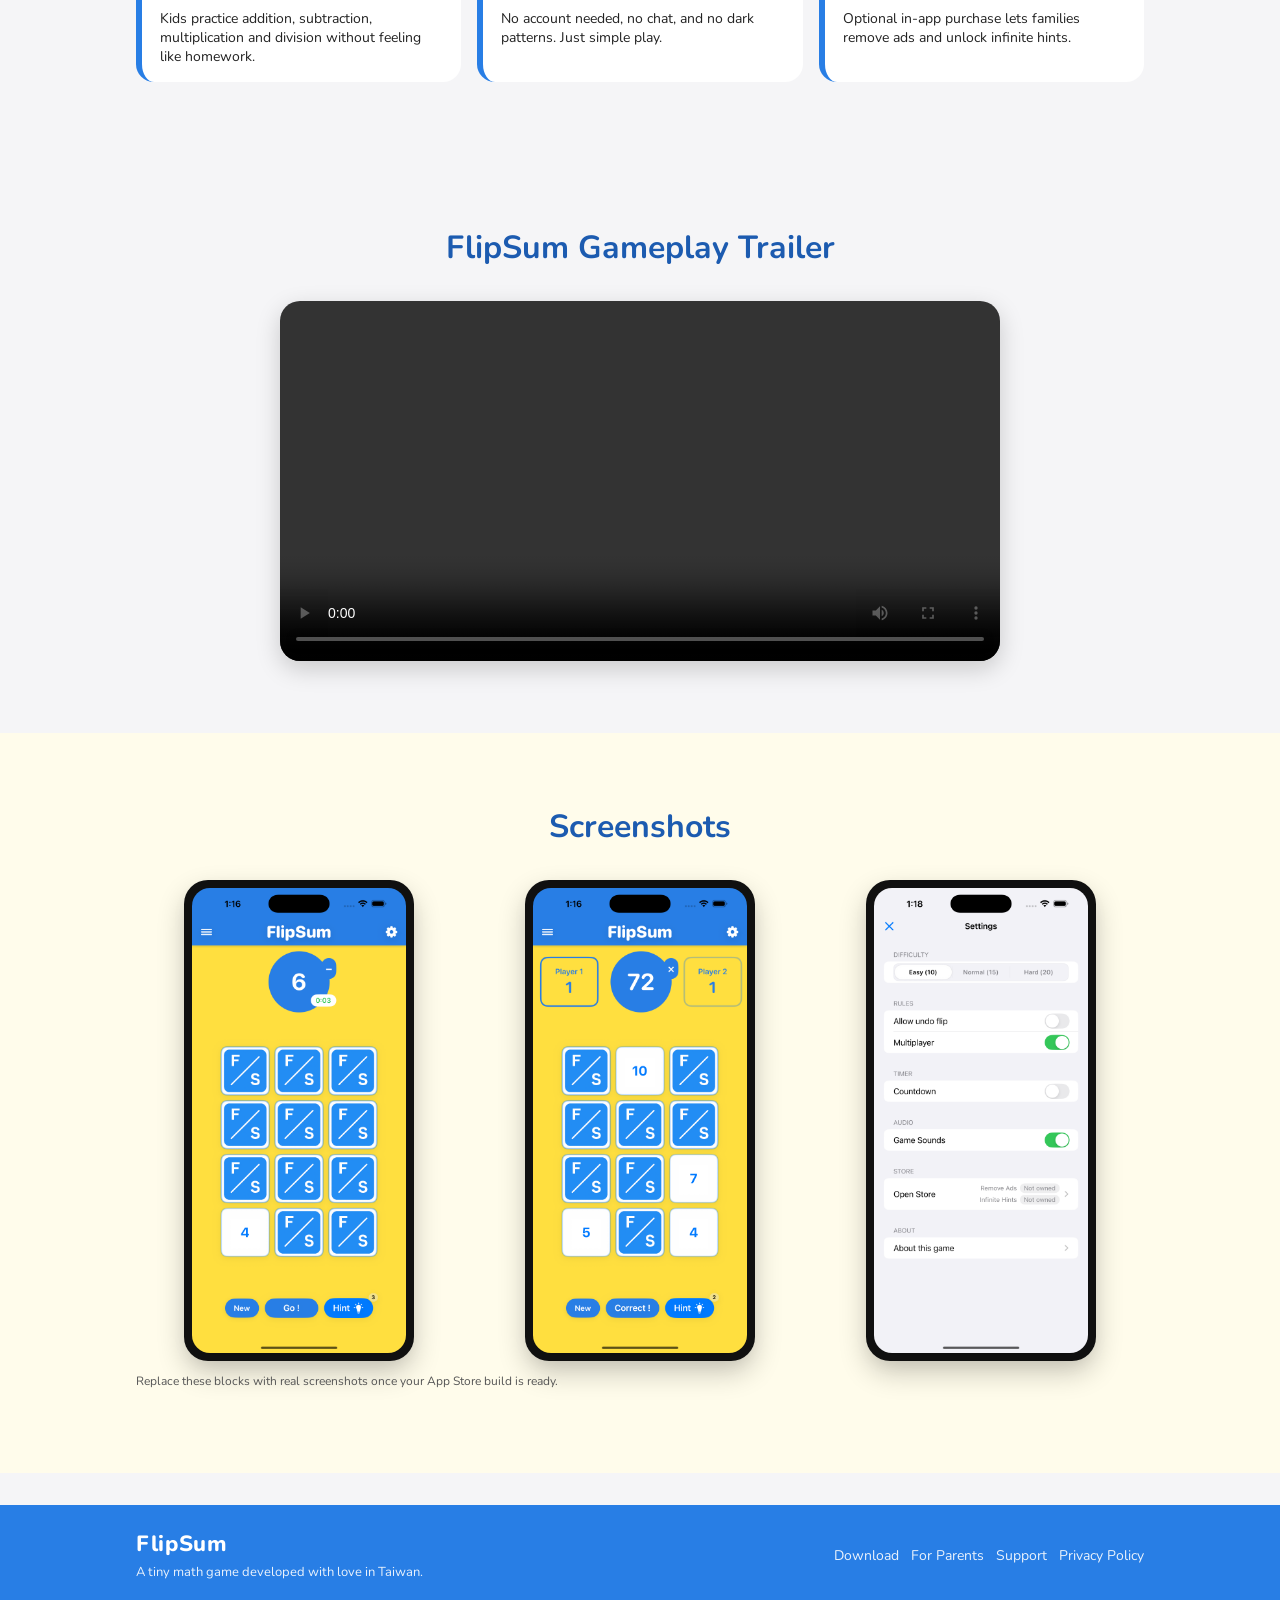
==== commit 944e6fe4: "Update index.html" ====
--- a/index.html
+++ b/index.html
@@ -183,6 +183,7 @@
         <a href="#download">Download</a>
         <a href="#parents">For Parents</a>
         <a href="mailto:contact@example.com">Support</a>
+        <a href="privacy.html">Privacy Policy</a>
       </div>
     </div>
   </footer>
--- a/styles.css
+++ b/styles.css
@@ -361,6 +361,9 @@
 
 .promo-video {
   width: 100%;
-  border-radius: 16px;
-  box-shadow: 0 12px 32px rgba(0, 0, 0, 0.18);
-}
+  max-width: 720px;
+  border-radius: 20px;
+  display: block;
+  margin: 0 auto;
+  box-shadow: 0 8px 24px rgba(0,0,0,0.18);
+}
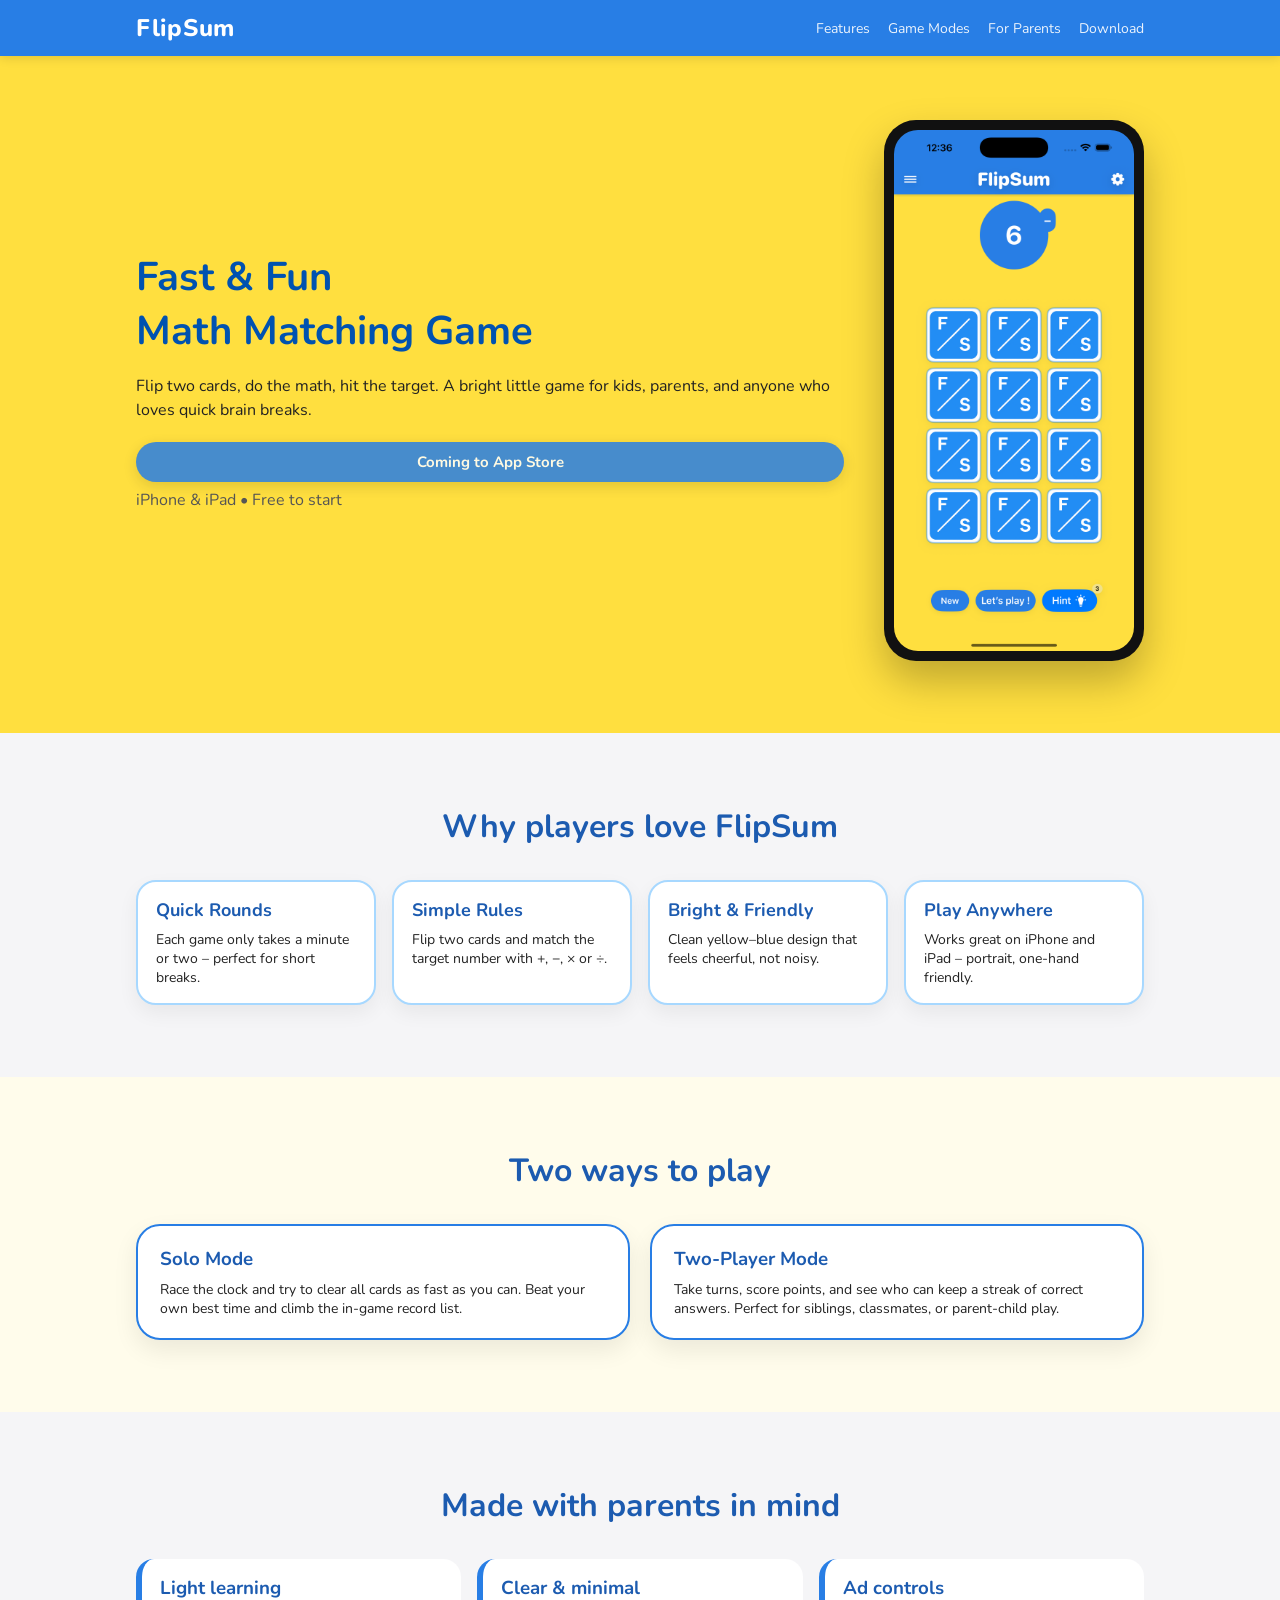
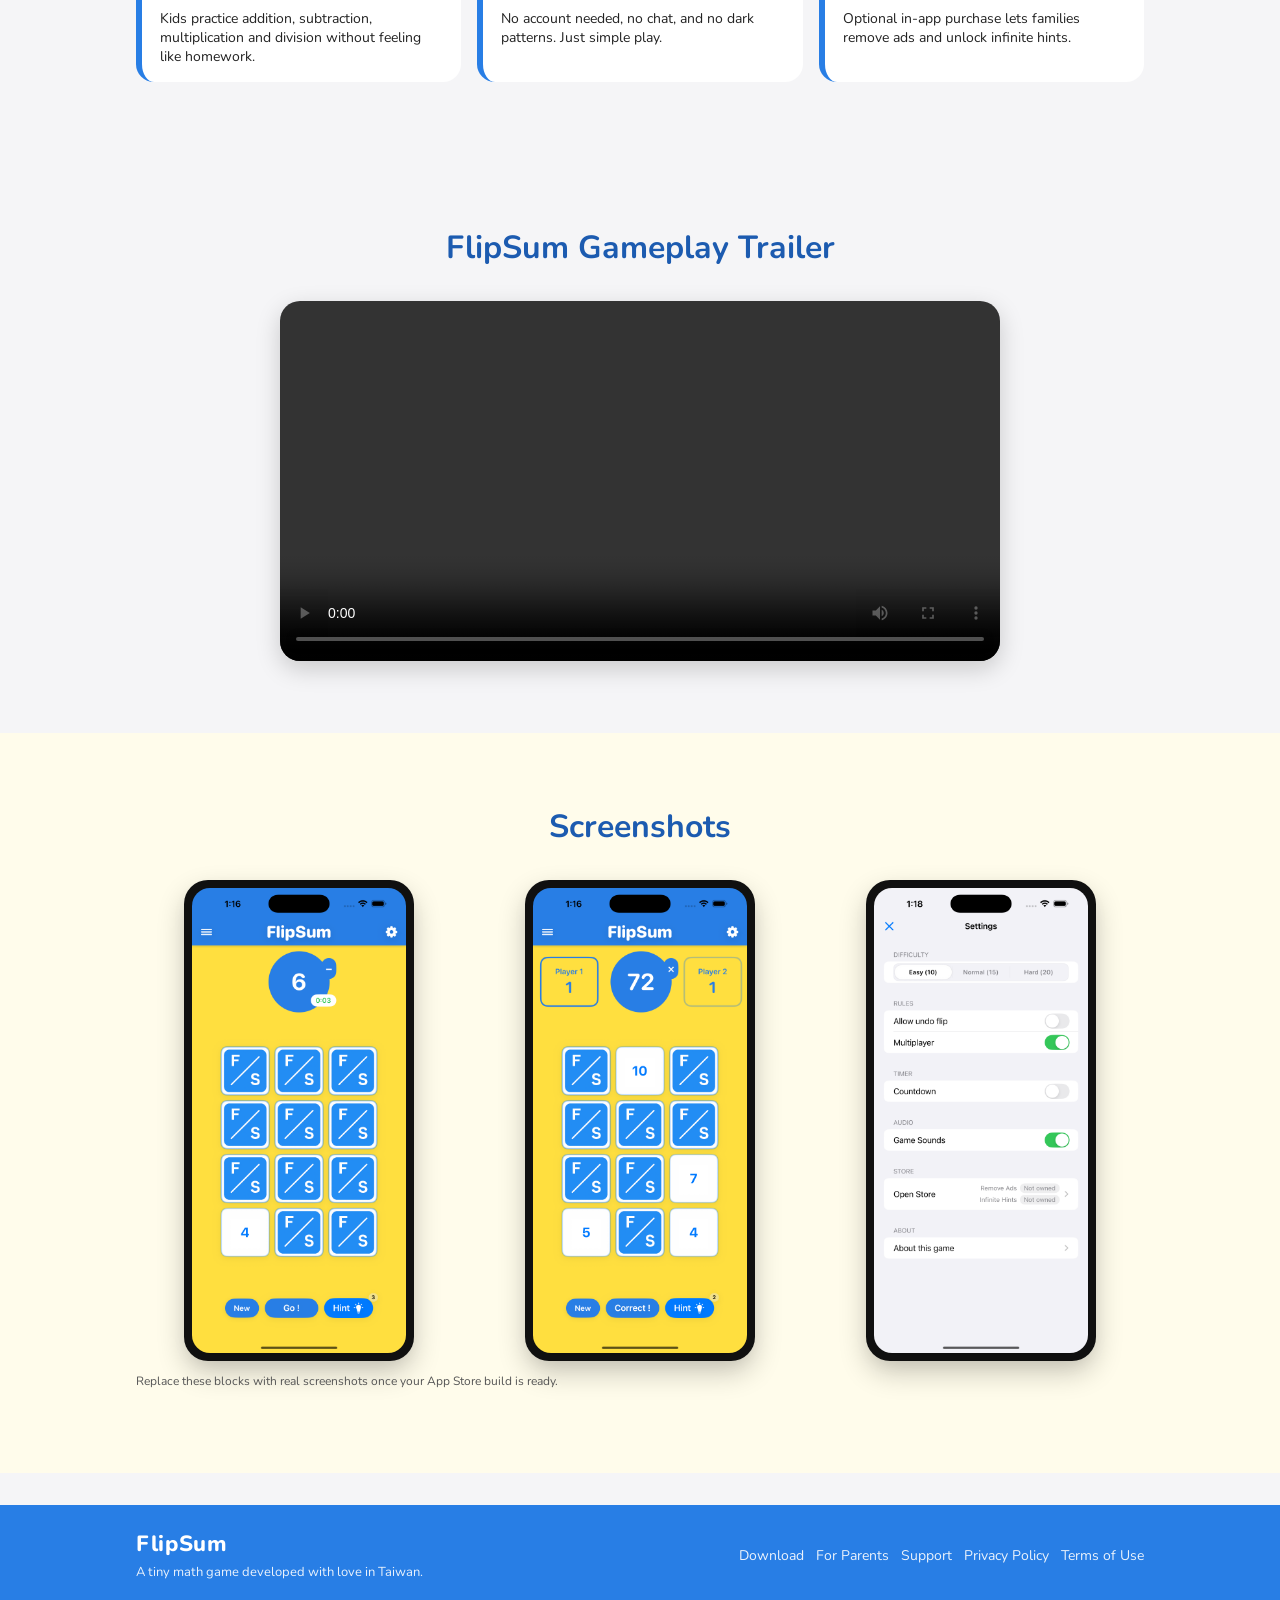
==== commit 6c67863f: "Update index.html" ====
--- a/index.html
+++ b/index.html
@@ -184,6 +184,7 @@
         <a href="#parents">For Parents</a>
         <a href="mailto:contact@example.com">Support</a>
         <a href="privacy.html">Privacy Policy</a>
+        <a href="terms.html">Terms of Use</a>
       </div>
     </div>
   </footer>
